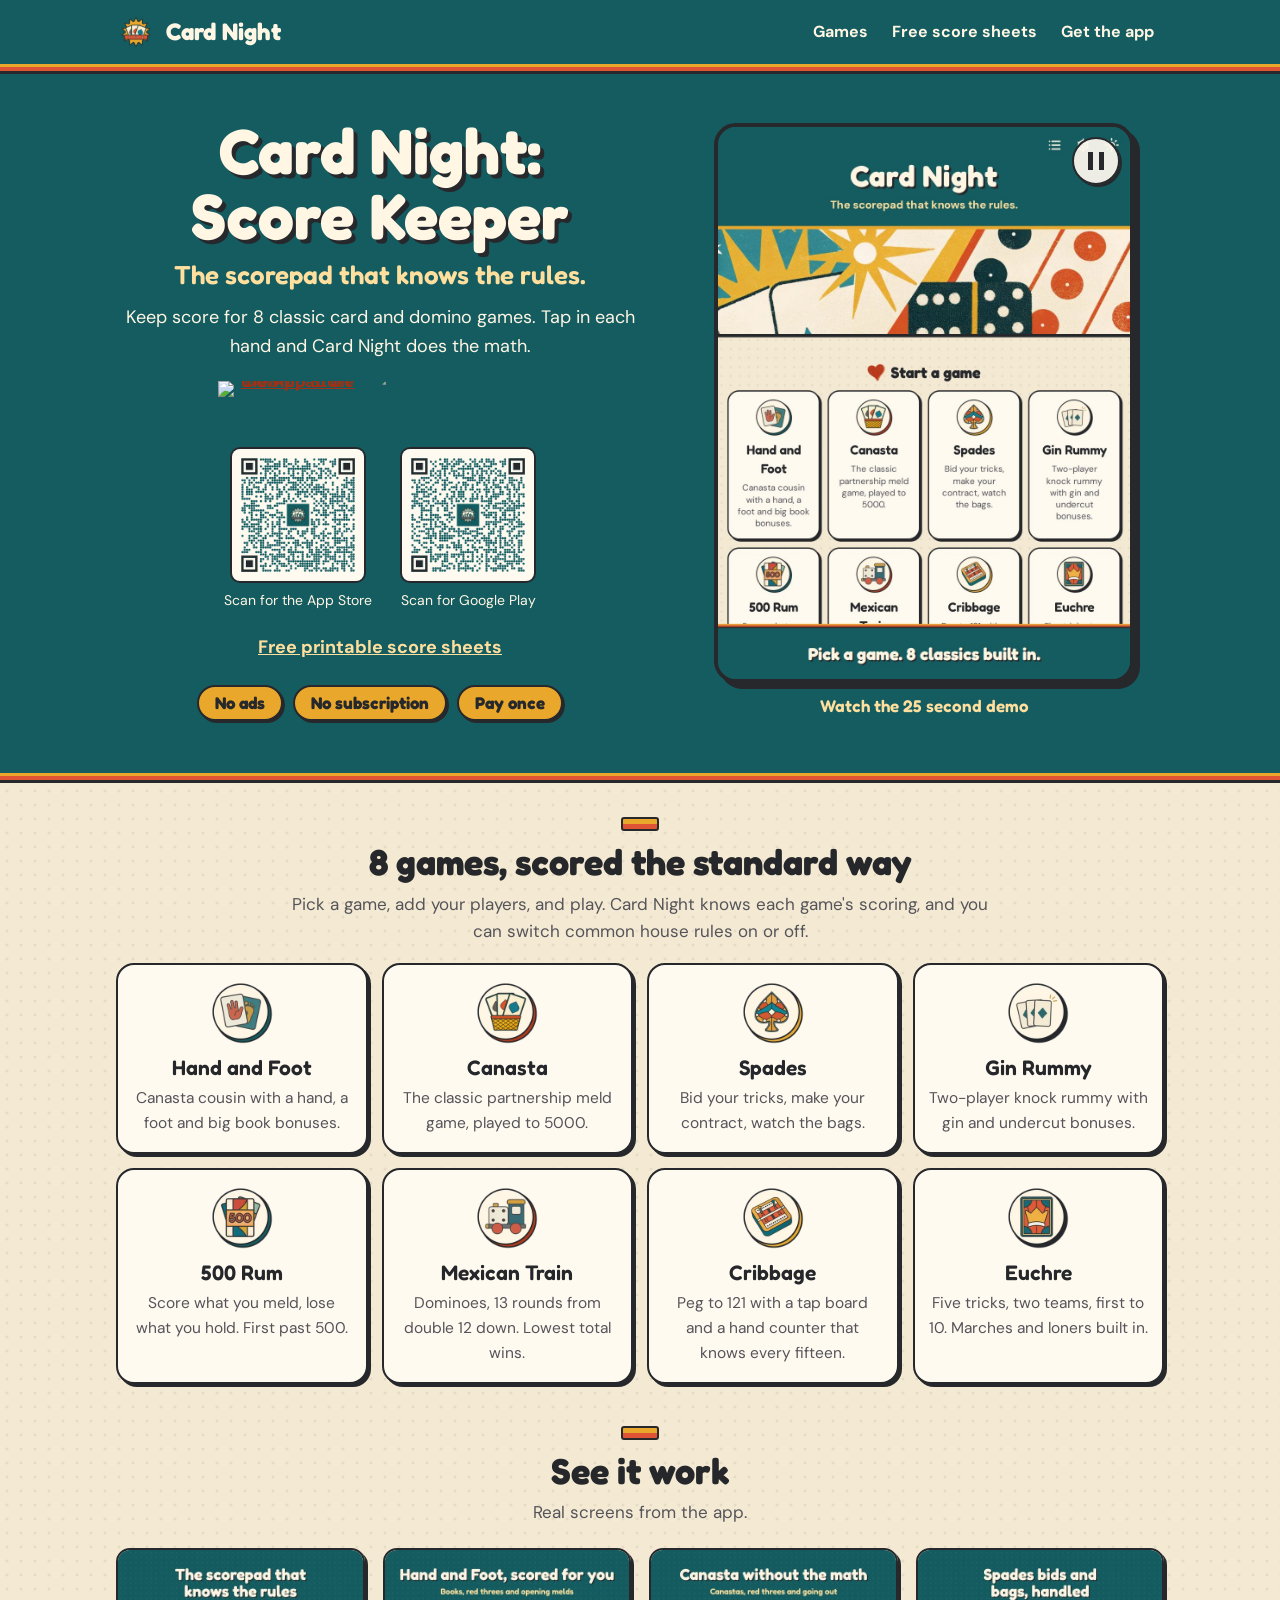
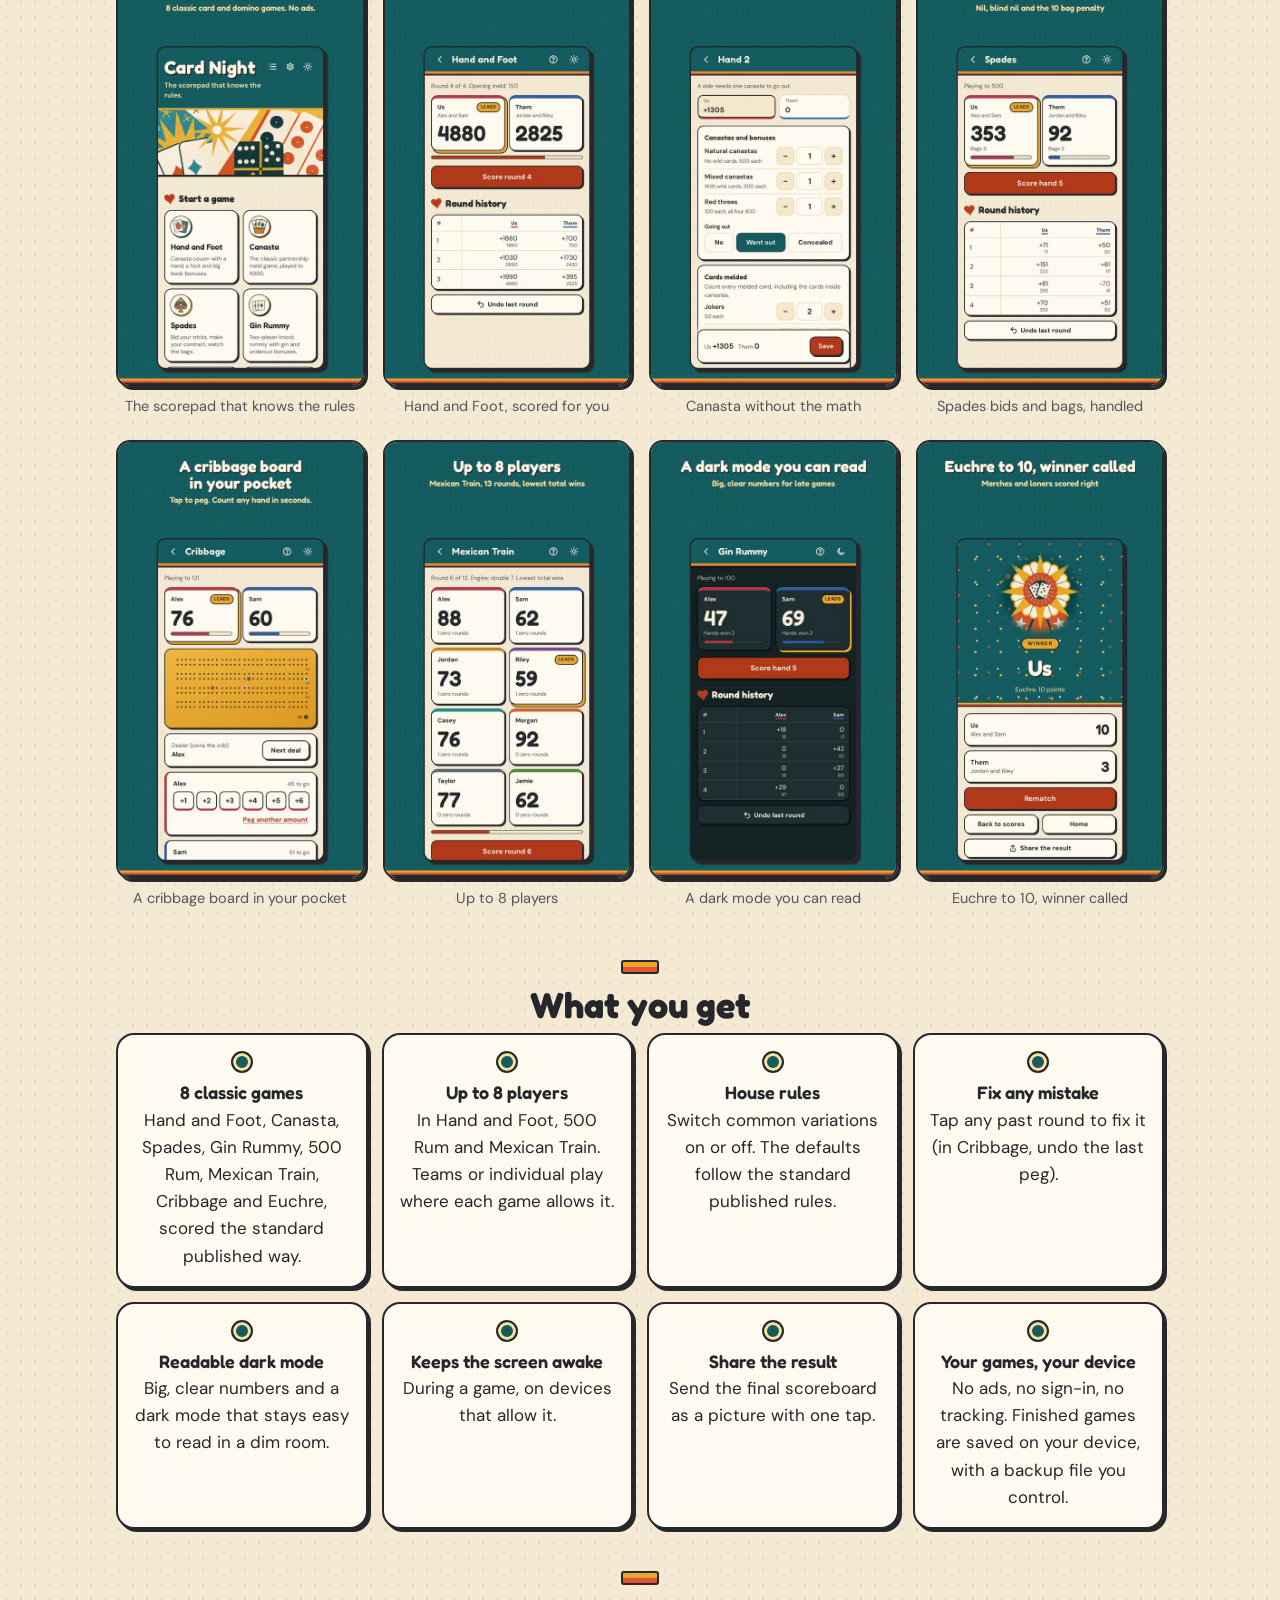
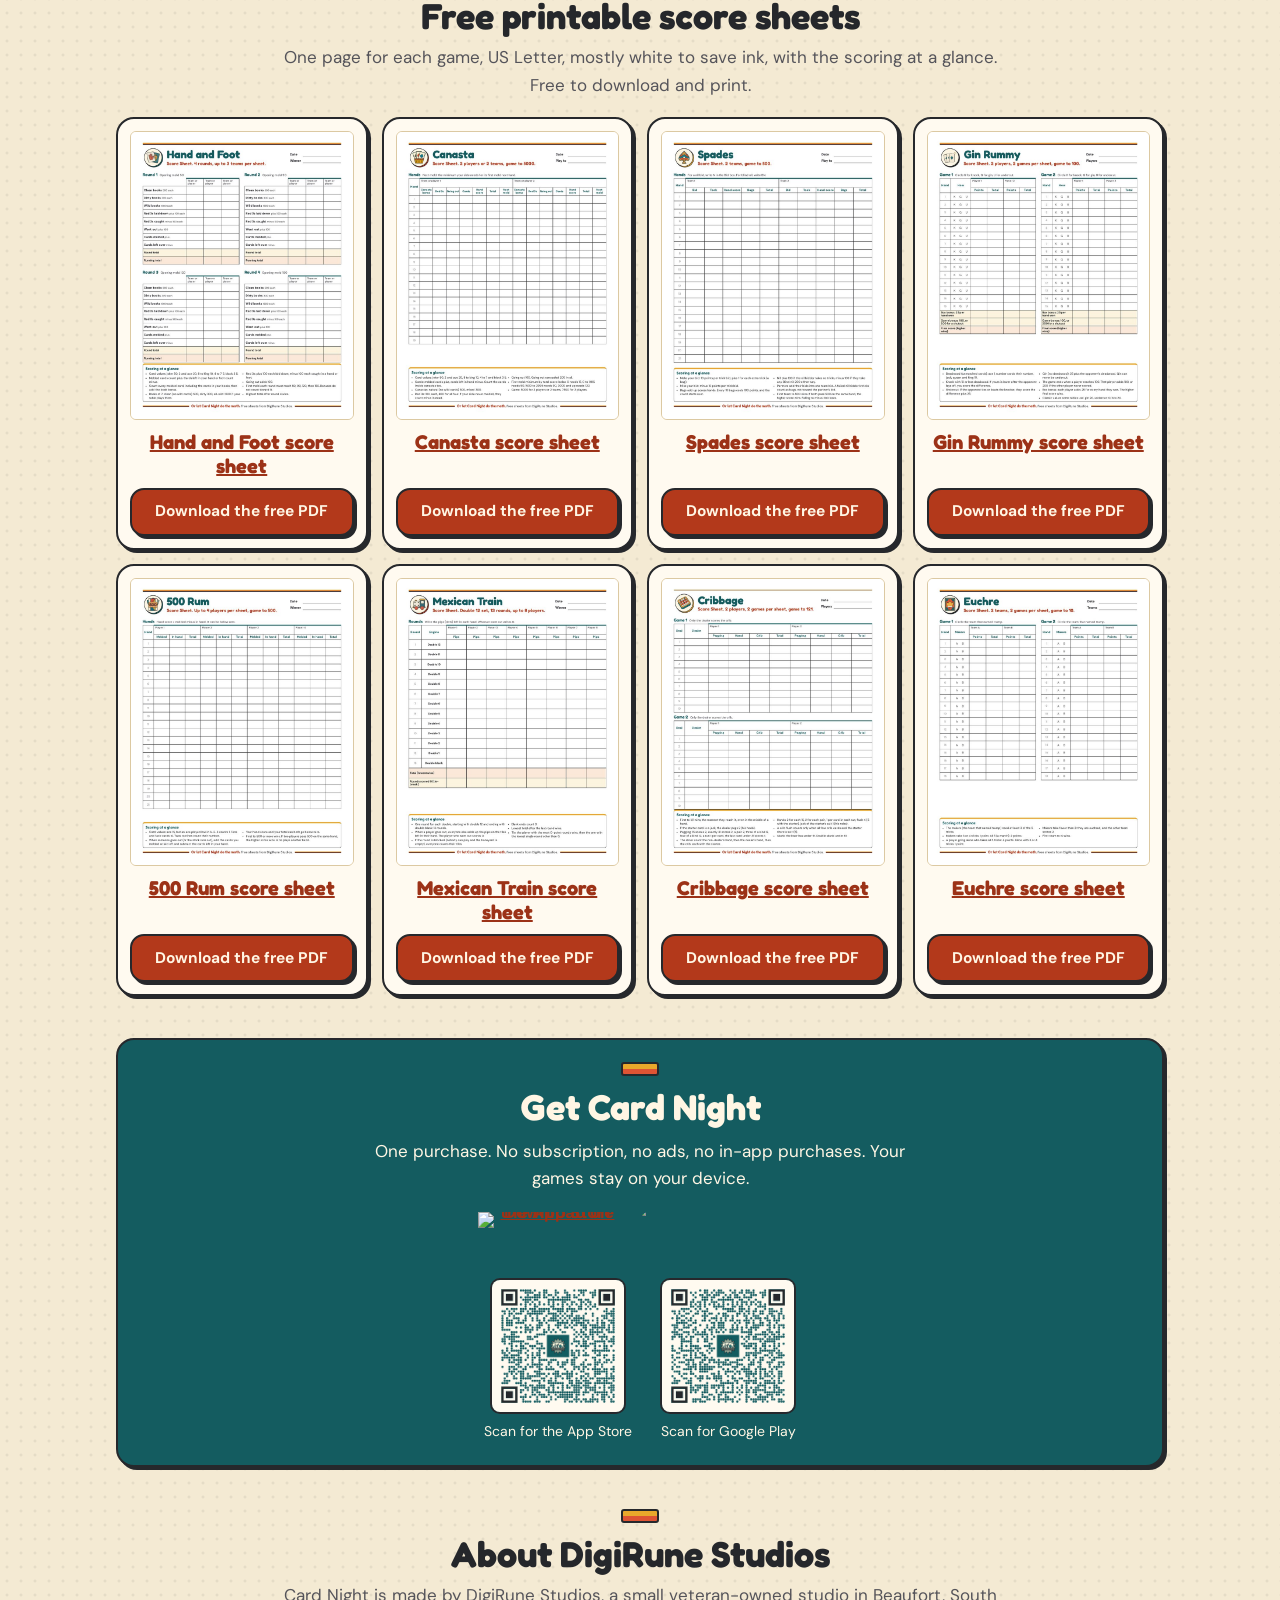
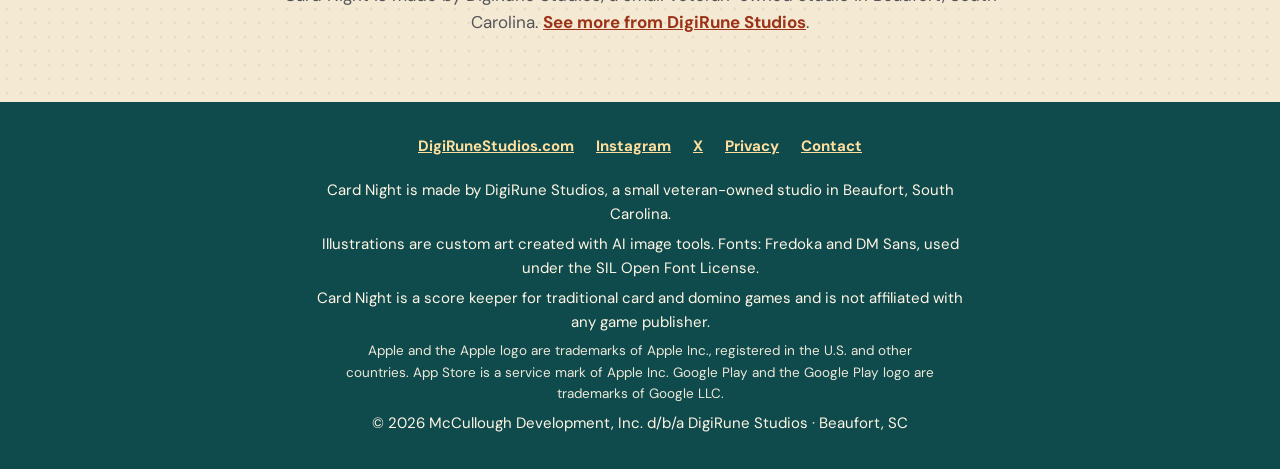
==== about.html @ 545227d2 "Card Night v1.0.4: marketing page, free printable sheets, real store links Adds about.html, 8 printa" ====
<!doctype html>
<html lang="en">
<head>
<meta charset="utf-8">
<meta name="viewport" content="width=device-width, initial-scale=1, viewport-fit=cover">
<title>Card Night: Score Keeper, the scorepad that knows the rules</title>
<meta name="description" content="Keep score for Hand and Foot, Canasta, Spades, Gin Rummy, 500 Rum, Mexican Train, Cribbage and Euchre. Card Night does the math. No ads, no subscription, pay once. Free printable score sheets too.">
<link rel="canonical" href="https://cardnight.digirunestudios.com/about.html">
<meta property="og:type" content="website">
<meta property="og:site_name" content="Card Night: Score Keeper">
<meta property="og:url" content="https://cardnight.digirunestudios.com/about.html">
<meta property="og:title" content="Card Night: Score Keeper, the scorepad that knows the rules">
<meta property="og:description" content="Keep score for Hand and Foot, Canasta, Spades, Gin Rummy, 500 Rum, Mexican Train, Cribbage and Euchre. Card Night does the math. No ads, no subscription, pay once. Free printable score sheets too.">
<meta property="og:image" content="https://cardnight.digirunestudios.com/site/img/og/card-night-1200x630.jpg">
<meta property="og:image:width" content="1200">
<meta property="og:image:height" content="630">
<meta property="og:image:alt" content="Card Night: The scorepad that knows the rules">
<meta name="twitter:card" content="summary_large_image">
<meta name="twitter:title" content="Card Night: Score Keeper, the scorepad that knows the rules">
<meta name="twitter:description" content="Keep score for Hand and Foot, Canasta, Spades, Gin Rummy, 500 Rum, Mexican Train, Cribbage and Euchre. Card Night does the math. No ads, no subscription, pay once. Free printable score sheets too.">
<meta name="twitter:image" content="https://cardnight.digirunestudios.com/site/img/og/card-night-1200x630.jpg">
<meta name="theme-color" content="#145c60">
<link rel="icon" type="image/png" sizes="192x192" href="icons/icon-192.png">
<link rel="apple-touch-icon" href="icons/apple-touch-icon-180.png">
<link rel="preload" href="site/fonts/fredoka.woff2" as="font" type="font/woff2" crossorigin>
<link rel="stylesheet" href="site/site.css">
</head>
<body>
<a class="skip" href="#main">Skip to the page content</a>
<header class="bar"><div class="wrap">
  <a class="brand" href="about.html"><img src="icons/icon-192.png" alt="" width="40" height="40">Card Night</a>
  <nav aria-label="Site"><a href="about.html#games">Games</a><a href="about.html#printables">Free score sheets</a><a href="about.html#get">Get the app</a></nav>
</div></header>
<div class="stripes"></div>
<main id="main">
<section class="hero" aria-labelledby="hero-title"><div class="wrap">
  <div class="herotext">
    <h1 id="hero-title">Card Night:<br>Score Keeper</h1>
    <p class="tag">The scorepad that knows the rules.</p>
    <p class="lead">Keep score for 8 classic card and domino games. Tap in each hand and Card Night does the math.</p>
    <div class="stores">
      <a class="badge apple" href="https://apps.apple.com/app/card-night-score-keeper/id6817872867"><img src="site/img/store/app-store-badge.svg" width="143.6" height="48" alt="Download on the App Store"></a>
      <a class="badge play" href="https://play.google.com/store/apps/details?id=com.digirunestudios.cardnight"><span class="gp"><img src="site/img/store/google-play-badge.png" width="184.57" height="71.43" alt="Get it on Google Play"></span></a>
    </div>
    <div class="qr-row">
      <figure><img src="site/img/qr/qr-app-store-320.png" width="136" height="136" alt="QR code that opens Card Night on the App Store"><figcaption>Scan for the App Store</figcaption></figure>
      <figure><img src="site/img/qr/qr-google-play-320.png" width="136" height="136" alt="QR code that opens Card Night on Google Play"><figcaption>Scan for Google Play</figcaption></figure>
    </div>
    <p class="sheetlink"><a href="#printables">Free printable score sheets</a></p>
    <ul class="pills" aria-label="Pricing"><li>No ads</li><li>No subscription</li><li>Pay once</li></ul>
  </div>
  <figure class="demo">
    <div class="demo-frame">
      <video id="demo" width="960" height="1280" poster="site/video/card-night-demo-poster.jpg" controls autoplay muted loop playsinline preload="metadata" aria-describedby="demo-steps">
        <source src="site/video/card-night-demo.mp4" type="video/mp4">
      </video>
      <button type="button" class="demo-toggle" aria-label="Pause the demo" hidden><span aria-hidden="true"></span></button>
    </div>
    <figcaption>Watch the 25 second demo</figcaption>
    <ol id="demo-steps" class="sr-only">
      <li>Pick a game. 8 classics built in.</li>
      <li>Add your players and teams.</li>
      <li>Tap in each hand. Card Night does the math.</li>
      <li>The board updates after every hand.</li>
      <li>Cribbage gets a real peg board.</li>
      <li>The winner is called for you.</li>
      <li>Print a free score sheet any time.</li>
      <li>Card Night: Score Keeper, on the App Store and Google Play.</li>
    </ol>
  </figure>
</div></section>
<div class="stripes"></div>

<section id="games" aria-labelledby="games-title"><div class="wrap">
  <h2 id="games-title">8 games, scored the standard way</h2>
  <p class="intro">Pick a game, add your players, and play. Card Night knows each game's scoring, and you can switch common house rules on or off.</p>
  <div class="games">
    <div class="card game"><img src="site/img/badges/hand-and-foot.webp" width="64" height="64" alt=""><h3>Hand and Foot</h3><p>Canasta cousin with a hand, a foot and big book bonuses.</p></div>
    <div class="card game"><img src="site/img/badges/canasta.webp" width="64" height="64" alt=""><h3>Canasta</h3><p>The classic partnership meld game, played to 5000.</p></div>
    <div class="card game"><img src="site/img/badges/spades.webp" width="64" height="64" alt=""><h3>Spades</h3><p>Bid your tricks, make your contract, watch the bags.</p></div>
    <div class="card game"><img src="site/img/badges/gin-rummy.webp" width="64" height="64" alt=""><h3>Gin Rummy</h3><p>Two-player knock rummy with gin and undercut bonuses.</p></div>
    <div class="card game"><img src="site/img/badges/500-rum.webp" width="64" height="64" alt=""><h3>500 Rum</h3><p>Score what you meld, lose what you hold. First past 500.</p></div>
    <div class="card game"><img src="site/img/badges/mexican-train.webp" width="64" height="64" alt=""><h3>Mexican Train</h3><p>Dominoes, 13 rounds from double 12 down. Lowest total wins.</p></div>
    <div class="card game"><img src="site/img/badges/cribbage.webp" width="64" height="64" alt=""><h3>Cribbage</h3><p>Peg to 121 with a tap board and a hand counter that knows every fifteen.</p></div>
    <div class="card game"><img src="site/img/badges/euchre.webp" width="64" height="64" alt=""><h3>Euchre</h3><p>Five tricks, two teams, first to 10. Marches and loners built in.</p></div>
  </div>
</div></section>

<section id="see" aria-labelledby="see-title"><div class="wrap">
  <h2 id="see-title">See it work</h2>
  <p class="intro">Real screens from the app.<span class="swipehint"> Swipe sideways to see them all.</span></p>
  <div class="gallery" tabindex="0" aria-label="App screens, scroll sideways">
    <figure><img src="site/img/gallery/01-home.jpg" width="540" height="960" loading="lazy" alt="The Card Night home screen with all 8 games: Hand and Foot, Canasta, Spades, Gin Rummy, 500 Rum, Mexican Train, Cribbage and Euchre."><figcaption>The scorepad that knows the rules</figcaption></figure>
    <figure><img src="site/img/gallery/02-handfoot.jpg" width="540" height="960" loading="lazy" alt="A Hand and Foot game after three rounds, with each round and the running totals."><figcaption>Hand and Foot, scored for you</figcaption></figure>
    <figure><img src="site/img/gallery/03-canasta.jpg" width="540" height="960" loading="lazy" alt="Entering a Canasta hand: canastas, red threes, going out and the cards melded."><figcaption>Canasta without the math</figcaption></figure>
    <figure><img src="site/img/gallery/04-spades.jpg" width="540" height="960" loading="lazy" alt="A Spades game with team totals, bags and the hand by hand history."><figcaption>Spades bids and bags, handled</figcaption></figure>
    <figure><img src="site/img/gallery/05-cribbage.jpg" width="540" height="960" loading="lazy" alt="The Cribbage peg board with tap to peg buttons for each player."><figcaption>A cribbage board in your pocket</figcaption></figure>
    <figure><img src="site/img/gallery/06-mextrain.jpg" width="540" height="960" loading="lazy" alt="Mexican Train with 8 players after five rounds, lowest total wins."><figcaption>Up to 8 players</figcaption></figure>
    <figure><img src="site/img/gallery/07-gin-dark.jpg" width="540" height="960" loading="lazy" alt="Gin Rummy in dark mode with large, clear scores."><figcaption>A dark mode you can read</figcaption></figure>
    <figure><img src="site/img/gallery/08-euchre-winner.jpg" width="540" height="960" loading="lazy" alt="The winner screen after a game of Euchre to 10."><figcaption>Euchre to 10, winner called</figcaption></figure>
  </div>
</div></section>

<section id="features" aria-labelledby="features-title"><div class="wrap">
  <h2 id="features-title">What you get</h2>
  <ul class="feats">
    <li class="card"><b>8 classic games</b>Hand and Foot, Canasta, Spades, Gin Rummy, 500 Rum, Mexican Train, Cribbage and Euchre, scored the standard published way.</li>
    <li class="card"><b>Up to 8 players</b>In Hand and Foot, 500 Rum and Mexican Train. Teams or individual play where each game allows it.</li>
    <li class="card"><b>House rules</b>Switch common variations on or off. The defaults follow the standard published rules.</li>
    <li class="card"><b>Fix any mistake</b>Tap any past round to fix it (in Cribbage, undo the last peg).</li>
    <li class="card"><b>Readable dark mode</b>Big, clear numbers and a dark mode that stays easy to read in a dim room.</li>
    <li class="card"><b>Keeps the screen awake</b>During a game, on devices that allow it.</li>
    <li class="card"><b>Share the result</b>Send the final scoreboard as a picture with one tap.</li>
    <li class="card"><b>Your games, your device</b>No ads, no sign-in, no tracking. Finished games are saved on your device, with a backup file you control.</li>
  </ul>
</div></section>

<section id="printables" aria-labelledby="printables-title"><div class="wrap">
  <h2 id="printables-title">Free printable score sheets</h2>
  <p class="intro">One page for each game, US Letter, mostly white to save ink, with the scoring at a glance. Free to download and print.</p>
  <div class="sheets">
    <div class="card sheet">
      <a href="printables/hand-and-foot.html"><img class="pv" src="site/img/sheets/hand-and-foot.jpg" width="760" height="983" loading="lazy" alt="Preview of the free Hand and Foot score sheet"></a>
      <h3><a href="printables/hand-and-foot.html">Hand and Foot score sheet</a></h3>
      <a class="btn primary block" href="printables/pdf/hand-and-foot.pdf" download="Hand-and-Foot-Score-Sheet.pdf" type="application/pdf" aria-label="Download the free PDF: Hand and Foot score sheet">Download the free PDF</a>
    </div>
    <div class="card sheet">
      <a href="printables/canasta.html"><img class="pv" src="site/img/sheets/canasta.jpg" width="760" height="983" loading="lazy" alt="Preview of the free Canasta score sheet"></a>
      <h3><a href="printables/canasta.html">Canasta score sheet</a></h3>
      <a class="btn primary block" href="printables/pdf/canasta.pdf" download="Canasta-Score-Sheet.pdf" type="application/pdf" aria-label="Download the free PDF: Canasta score sheet">Download the free PDF</a>
    </div>
    <div class="card sheet">
      <a href="printables/spades.html"><img class="pv" src="site/img/sheets/spades.jpg" width="760" height="983" loading="lazy" alt="Preview of the free Spades score sheet"></a>
      <h3><a href="printables/spades.html">Spades score sheet</a></h3>
      <a class="btn primary block" href="printables/pdf/spades.pdf" download="Spades-Score-Sheet.pdf" type="application/pdf" aria-label="Download the free PDF: Spades score sheet">Download the free PDF</a>
    </div>
    <div class="card sheet">
      <a href="printables/gin-rummy.html"><img class="pv" src="site/img/sheets/gin-rummy.jpg" width="760" height="983" loading="lazy" alt="Preview of the free Gin Rummy score sheet"></a>
      <h3><a href="printables/gin-rummy.html">Gin Rummy score sheet</a></h3>
      <a class="btn primary block" href="printables/pdf/gin-rummy.pdf" download="Gin-Rummy-Score-Sheet.pdf" type="application/pdf" aria-label="Download the free PDF: Gin Rummy score sheet">Download the free PDF</a>
    </div>
    <div class="card sheet">
      <a href="printables/500-rum.html"><img class="pv" src="site/img/sheets/500-rum.jpg" width="760" height="983" loading="lazy" alt="Preview of the free 500 Rum score sheet"></a>
      <h3><a href="printables/500-rum.html">500 Rum score sheet</a></h3>
      <a class="btn primary block" href="printables/pdf/500-rum.pdf" download="500-Rum-Score-Sheet.pdf" type="application/pdf" aria-label="Download the free PDF: 500 Rum score sheet">Download the free PDF</a>
    </div>
    <div class="card sheet">
      <a href="printables/mexican-train.html"><img class="pv" src="site/img/sheets/mexican-train.jpg" width="760" height="983" loading="lazy" alt="Preview of the free Mexican Train score sheet"></a>
      <h3><a href="printables/mexican-train.html">Mexican Train score sheet</a></h3>
      <a class="btn primary block" href="printables/pdf/mexican-train.pdf" download="Mexican-Train-Score-Sheet.pdf" type="application/pdf" aria-label="Download the free PDF: Mexican Train score sheet">Download the free PDF</a>
    </div>
    <div class="card sheet">
      <a href="printables/cribbage.html"><img class="pv" src="site/img/sheets/cribbage.jpg" width="760" height="983" loading="lazy" alt="Preview of the free Cribbage score sheet"></a>
      <h3><a href="printables/cribbage.html">Cribbage score sheet</a></h3>
      <a class="btn primary block" href="printables/pdf/cribbage.pdf" download="Cribbage-Score-Sheet.pdf" type="application/pdf" aria-label="Download the free PDF: Cribbage score sheet">Download the free PDF</a>
    </div>
    <div class="card sheet">
      <a href="printables/euchre.html"><img class="pv" src="site/img/sheets/euchre.jpg" width="760" height="983" loading="lazy" alt="Preview of the free Euchre score sheet"></a>
      <h3><a href="printables/euchre.html">Euchre score sheet</a></h3>
      <a class="btn primary block" href="printables/pdf/euchre.pdf" download="Euchre-Score-Sheet.pdf" type="application/pdf" aria-label="Download the free PDF: Euchre score sheet">Download the free PDF</a>
    </div>
  </div>
</div></section>

<section id="get" aria-labelledby="get-title"><div class="wrap">
  <div class="card panel cta">
    <h2 id="get-title">Get Card Night</h2>
    <p>One purchase. No subscription, no ads, no in-app purchases. Your games stay on your device.</p>
    <div class="stores">
      <a class="badge apple" href="https://apps.apple.com/app/card-night-score-keeper/id6817872867"><img src="site/img/store/app-store-badge.svg" width="143.6" height="48" alt="Download on the App Store"></a>
      <a class="badge play" href="https://play.google.com/store/apps/details?id=com.digirunestudios.cardnight"><span class="gp"><img src="site/img/store/google-play-badge.png" width="184.57" height="71.43" alt="Get it on Google Play"></span></a>
    </div>
    <div class="qr-row">
      <figure><img src="site/img/qr/qr-app-store-320.png" width="136" height="136" alt="QR code that opens Card Night on the App Store"><figcaption>Scan for the App Store</figcaption></figure>
      <figure><img src="site/img/qr/qr-google-play-320.png" width="136" height="136" alt="QR code that opens Card Night on Google Play"><figcaption>Scan for Google Play</figcaption></figure>
    </div>
  </div>
</div></section>

<section id="studio" aria-labelledby="studio-title"><div class="wrap">
  <h2 id="studio-title">About DigiRune Studios</h2>
  <p class="intro">Card Night is made by DigiRune Studios, a small veteran-owned studio in Beaufort, South Carolina. <a href="https://digirunestudios.com/">See more from DigiRune Studios</a>.</p>
</div></section>
</main>
<footer><div class="wrap">
  <ul class="links">
    <li><a href="https://digirunestudios.com/">DigiRuneStudios.com</a></li>
    <li><a href="https://www.instagram.com/digirune/">Instagram</a></li>
    <li><a href="https://x.com/DigiRuneStudios">X</a></li>
    <li><a href="privacy.html">Privacy</a></li>
    <li><a href="mailto:will@digirunestudios.com">Contact</a></li>
  </ul>
  <p>Card Night is made by DigiRune Studios, a small veteran-owned studio in Beaufort, South Carolina.</p>
  <p>Illustrations are custom art created with AI image tools. Fonts: Fredoka and DM Sans, used under the SIL Open Font License.</p>
  <p>Card Night is a score keeper for traditional card and domino games and is not affiliated with any game publisher.</p>
  <p class="tm">Apple and the Apple logo are trademarks of Apple Inc., registered in the U.S. and other countries. App Store is a service mark of Apple Inc. Google Play and the Google Play logo are trademarks of Google LLC.</p>
  <p>&copy; 2026 McCullough Development, Inc. d/b/a DigiRune Studios &middot; Beaufort, SC</p>
</div></footer>
<script src="site/site.js" defer></script>
</body>
</html>
---- site/site.css ----
/* Card Night site, Look C "Retro Rec Room". DigiRune Studios. */
:root {
  --bg: #f4ead3; --surface: #fffaf0; --surface-2: #f5e8cb; --ink: #25272b; --ink-2: #55545a; --line: #dcc9a2;
  --felt: #145c60; --felt-2: #0f4a4d; --on-felt: #fff6e4; --on-felt-2: #ffdf9e; --outline: #26282c;
  --mustard: #e9a82b; --tomato: #de5434; --brick: #b3391b; --link: #9c3217; --shadow: 3px 3px 0 var(--outline);
  --serif: "Fredoka", "Trebuchet MS", system-ui, sans-serif; --sans: "DM Sans", system-ui, -apple-system, "Segoe UI", Roboto, sans-serif;
  color-scheme: light dark;
}
@media (prefers-color-scheme: dark) {
  :root:not([data-theme="light"]) { --bg: #162325; --surface: #1f2f31; --surface-2: #29393b; --ink: #f7eedb; --ink-2: #c6c0b2; --line: #3a4d4f; --outline: #081314; --link: #ffae80; }
}
:root[data-theme="dark"] { --bg: #162325; --surface: #1f2f31; --surface-2: #29393b; --ink: #f7eedb; --ink-2: #c6c0b2; --line: #3a4d4f; --outline: #081314; --link: #ffae80; }
* { box-sizing: border-box; }
html { -webkit-text-size-adjust: 100%; scroll-behavior: smooth; }
@media (prefers-reduced-motion: reduce) { html { scroll-behavior: auto; } }
body { margin: 0; background: radial-gradient(rgba(38, 40, 44, .075) 1.3px, transparent 1.7px) 0 0 / 14px 14px, var(--bg); color: var(--ink); font: 17px/1.6 var(--sans); }
img { max-width: 100%; height: auto; display: block; }
a { color: var(--link); font-weight: 700; }
a:focus-visible, button:focus-visible { outline: 3px solid var(--mustard); outline-offset: 3px; border-radius: 6px; }
.skip { position: absolute; left: -999px; top: 8px; background: var(--surface); color: var(--ink); padding: 10px 14px; border: 2px solid var(--outline); border-radius: 10px; z-index: 10; }
.skip:focus { left: 12px; }
.wrap { max-width: 1080px; margin: 0 auto; padding-left: max(16px, env(safe-area-inset-left)); padding-right: max(16px, env(safe-area-inset-right)); }
.stripes { height: 10px; background: linear-gradient(var(--mustard) 0 33%, var(--tomato) 33% 66%, var(--outline) 66%); }
/* top bar */
.bar { background: var(--felt); color: var(--on-felt); padding-top: env(safe-area-inset-top); }
.bar .wrap { display: flex; align-items: center; gap: 10px; min-height: 64px; flex-wrap: wrap; }
.brand { display: flex; align-items: center; gap: 10px; color: var(--on-felt); text-decoration: none; font: 700 24px/1 var(--serif); min-height: 44px; }
.brand img { width: 40px; height: 40px; }
.bar nav { margin-left: auto; display: flex; gap: 4px; flex-wrap: wrap; }
.bar nav a { color: var(--on-felt); text-decoration: none; font-weight: 700; font-size: 16px; padding: 10px 10px; min-height: 44px; display: inline-flex; align-items: center; border-radius: 10px; }
.bar nav a:hover { background: rgba(255, 246, 228, .12); }
/* hero: centered text beside the demo video; one column on phones */
.hero { background: var(--felt); color: var(--on-felt); padding: 0; }
.hero .wrap { display: grid; gap: 28px; padding-top: 28px; padding-bottom: 36px; align-items: center; justify-items: center; }
@media (min-width: 900px) { .hero .wrap { grid-template-columns: 1.1fr 1fr; padding-top: 44px; padding-bottom: 52px; gap: 40px; } }
.herotext { text-align: center; max-width: 36em; }
.hero h1 { font: 700 clamp(38px, 9vw, 64px)/1.02 var(--serif); margin: 0; text-shadow: 4px 4px 0 var(--outline); }
.hero .tag { font: 600 clamp(20px, 4.6vw, 26px)/1.25 var(--serif); color: var(--on-felt-2); margin: 10px 0 0; }
.hero p.lead { font-size: 18px; margin: 12px auto 0; max-width: 30em; }
.pills { display: flex; flex-wrap: wrap; justify-content: center; gap: 10px; margin: 16px 0 0; padding: 0; list-style: none; }
.pills li { background: var(--mustard); color: #26282c; border: 2px solid var(--outline); border-radius: 999px; padding: 6px 16px; font: 700 17px/1.2 var(--serif); box-shadow: 2px 2px 0 var(--outline); }
.sheetlink { margin: 14px 0 0; font-size: 18px; }
.hero .sheetlink a, .cta .sheetlink a { color: var(--on-felt-2); display: inline-flex; min-height: 44px; align-items: center; }
/* official store badges: equal 48px artwork height, clear space of at least a quarter of the height (12px) all round */
.stores { display: flex; flex-wrap: wrap; justify-content: center; align-items: center; gap: 16px 20px; margin: 20px 0 0; padding: 0; }
.badge { display: inline-block; line-height: 0; padding: 0; border-radius: 10px; }
.badge:focus-visible { outline-offset: 4px; }
.badge.apple img { height: 48px; width: auto; }
.badge .gp { display: block; position: relative; overflow: hidden; width: 161.14px; height: 48px; border-radius: 8px; }
.badge .gp img { position: absolute; left: -11.71px; top: -11.71px; width: 184.57px; height: 71.43px; max-width: none; }
/* QR codes only where a phone is not the device in hand: wide screens with a mouse (same rule as DigiRuneStudios.com) */
.qr-row { display: none; }
@media (min-width: 1100px) and (hover: hover) {
  .qr-row { display: flex; justify-content: center; gap: 28px; margin: 18px 0 0; }
  .qr-row figure { margin: 0; text-align: center; }
  .qr-row img { width: 136px; height: 136px; border-radius: 10px; border: 2px solid var(--outline); margin: 0 auto; }
  .qr-row figcaption { font-size: 14px; margin-top: 6px; color: inherit; }
}
/* demo video */
.demo { margin: 0; width: min(100%, 420px); text-align: center; }
.demo-frame { position: relative; border: 4px solid var(--outline); border-radius: 22px; box-shadow: 6px 6px 0 var(--outline); overflow: hidden; background: #145c60; aspect-ratio: 3 / 4; }
.demo video { display: block; width: 100%; height: 100%; object-fit: cover; cursor: pointer; }
.demo figcaption { font: 600 17px/1.3 var(--serif); margin-top: 12px; color: var(--on-felt-2); }
.demo-toggle { position: absolute; right: 10px; top: 10px; width: 48px; height: 48px; border-radius: 50%; border: 2px solid var(--outline); background: rgba(255, 250, 240, .92); box-shadow: 2px 2px 0 var(--outline); cursor: pointer; display: grid; place-items: center; padding: 0; }
.demo-toggle span { width: 16px; height: 18px; border-left: 5px solid #26282c; border-right: 5px solid #26282c; }
.demo-toggle.big { right: calc(50% - 44px); top: calc(50% - 44px); width: 88px; height: 88px; background: var(--mustard); border-width: 3px; box-shadow: 4px 4px 0 var(--outline); }
.demo-toggle.big span { width: 0; height: 0; border-top: 18px solid transparent; border-bottom: 18px solid transparent; border-left: 30px solid #26282c; border-right: 0; margin-left: 8px; }
.demo-toggle:focus-visible { outline: 3px solid var(--mustard); outline-offset: 3px; }
.sr-only { position: absolute; width: 1px; height: 1px; padding: 0; margin: -1px; overflow: hidden; clip: rect(0 0 0 0); white-space: nowrap; border: 0; }
/* sections: headings, intros and cards centered */
section { padding: 34px 0 8px; }
h2 { font: 700 clamp(28px, 6vw, 36px)/1.15 var(--serif); margin: 0 0 8px; text-align: center; text-wrap: balance; }
h2::before { content: ""; display: block; margin: 0 auto 10px; width: 34px; height: 10px; border-radius: 3px; background: linear-gradient(var(--mustard) 0 50%, var(--tomato) 50%); border: 2px solid var(--outline); }
h2.h3 { font: 600 24px/1.2 var(--serif); margin: 24px 0 8px; }
h2.h3::before { display: none; }
.intro { color: var(--ink-2); margin: 0 auto 18px; max-width: 42em; text-align: center; text-wrap: pretty; }
.card { background: var(--surface); border: 2px solid var(--outline); border-radius: 18px; box-shadow: var(--shadow); }
/* 8 games, 8 features, 8 sheets: 1, 2 or 4 columns so every row is full */
.games, .feats, .sheets { display: grid; grid-template-columns: 1fr; gap: 14px; list-style: none; padding: 0; margin: 0; }
@media (min-width: 520px) { .games, .feats, .sheets { grid-template-columns: repeat(2, 1fr); } }
@media (min-width: 960px) { .games, .feats, .sheets { grid-template-columns: repeat(4, 1fr); } }
.game { display: flex; flex-direction: column; align-items: center; text-align: center; gap: 6px; padding: 16px 14px; }
.game img { width: 64px; height: 64px; }
.game h3 { margin: 4px 0 0; font: 600 21px/1.2 var(--serif); }
.game p { margin: 0; font-size: 15.5px; color: var(--ink-2); }
.gallery { display: flex; gap: 14px; overflow-x: auto; padding: 4px 4px 16px; scroll-snap-type: x mandatory; -webkit-overflow-scrolling: touch; }
.gallery figure { margin: 0; flex: 0 0 auto; width: min(62vw, 230px); scroll-snap-align: center; }
.gallery img { border: 2px solid var(--outline); border-radius: 14px; box-shadow: var(--shadow); }
.gallery figcaption { font-size: 14.5px; color: var(--ink-2); margin-top: 8px; text-align: center; }
@media (min-width: 960px) {
  .gallery { display: grid; grid-template-columns: repeat(4, 1fr); overflow: visible; padding: 4px 0 8px; gap: 22px 18px; }
  .gallery figure { width: auto; }
  .swipehint { display: none; }
}
.feats li { padding: 16px 14px; text-align: center; }
.feats li::before { content: ""; display: block; margin: 0 auto 8px; width: 18px; height: 18px; border-radius: 50%; background: var(--felt); border: 2px solid var(--outline); box-shadow: inset 0 0 0 3px var(--on-felt-2); }
.feats b { display: block; font: 600 18px/1.3 var(--serif); margin-bottom: 2px; }
.sheet { padding: 12px; display: flex; flex-direction: column; gap: 10px; text-align: center; }
.sheet .pv { border: 1px solid var(--line); border-radius: 6px; background: #fff; }
.sheet h3 { margin: 0; font: 600 20px/1.2 var(--serif); }
.sheet .btn { margin-top: auto; }
.btn { display: inline-flex; align-items: center; justify-content: center; gap: 8px; min-height: 48px; padding: 10px 18px; border-radius: 14px; border: 2px solid var(--outline); background: var(--surface); color: var(--ink); font: 700 17px/1.2 var(--sans); text-decoration: none; box-shadow: var(--shadow); text-align: center; }
.btn.primary { background: var(--brick); color: #fff6e4; }
.btn.block { width: 100%; }
.btn:active { transform: translate(2px, 2px); box-shadow: 1px 1px 0 var(--outline); }
.row { display: flex; gap: 10px; flex-wrap: wrap; justify-content: center; }
.panel { padding: 22px 20px; text-align: center; }
.panel p { margin: 0 auto; max-width: 34em; }
.cta { background: var(--felt); color: var(--on-felt); border-color: var(--outline); }
.cta h2, .cta h3 { color: var(--on-felt); }
.cta a:not(.btn):not(.badge) { color: var(--on-felt-2); }
#get .cta h2 { margin-bottom: 10px; }
footer { margin-top: 40px; background: var(--felt-2); color: var(--on-felt); padding: 22px 0 calc(28px + env(safe-area-inset-bottom)); font-size: 15px; text-align: center; }
footer a { color: var(--on-felt-2); }
footer .links { display: flex; flex-wrap: wrap; justify-content: center; gap: 4px 6px; margin: 0 0 10px; padding: 0; list-style: none; }
footer .links a { display: inline-flex; min-height: 44px; align-items: center; padding: 0 8px; }
footer p { margin: 6px auto; max-width: 44em; }
footer .tm { font-size: 13.5px; opacity: .92; }
/* printable pages */
.crumbs { font-size: 15px; margin: 18px 0 0; text-align: center; }
.crumbs a { display: inline-flex; min-height: 44px; align-items: center; }
.phead { padding-top: 8px; text-align: center; }
.split { display: grid; gap: 24px; justify-items: center; }
@media (min-width: 860px) { .split { grid-template-columns: 1fr 1fr; align-items: start; } }
.split > div { min-width: 0; width: 100%; max-width: 520px; text-align: center; }
.keylist { margin: 0 auto; padding-left: 20px; max-width: 30em; text-align: left; }
.keylist li { margin: 6px 0; }
.note { margin-top: 12px; }
.pv-big { border: 2px solid var(--outline); border-radius: 8px; box-shadow: var(--shadow); background: #fff; margin: 0 auto; }
.pin { max-width: min(320px, 100%); border-radius: 10px; border: 2px solid var(--outline); margin: 0 auto; }
.pageh1 { font: 700 clamp(30px, 7vw, 44px)/1.12 var(--serif); margin: 0 0 6px; text-align: center; }
.morelinks { list-style: none; padding: 0; margin: 0; display: flex; flex-wrap: wrap; justify-content: center; gap: 10px; }
.appcta .stores { margin-top: 16px; }
/* top bar on small screens */
@media (max-width: 599px) {
  .bar .wrap { gap: 0 10px; justify-content: center; }
  .bar nav { margin-left: 0; width: 100%; justify-content: center; flex-wrap: nowrap; gap: 0; }
  .bar nav a { padding: 8px 10px; font-size: 15.5px; white-space: nowrap; }
}
@media (max-width: 359px) {
  .bar nav a { padding: 8px 6px; font-size: 14px; }
}
.row .btn { max-width: 100%; }
.sheet .btn { font-size: 15.5px; padding: 10px 8px; }
@font-face {
  font-family: 'Fredoka';
  font-style: normal;
  font-weight: 400 700;
  font-stretch: 100%;
  font-display: swap;
  src: url('fonts/fredoka.woff2') format('woff2');
  unicode-range: U+0000-00FF, U+0131, U+0152-0153, U+02BB-02BC, U+02C6, U+02DA, U+02DC, U+0304, U+0308, U+0329, U+2000-206F, U+20AC, U+2122, U+2191, U+2193, U+2212, U+2215, U+FEFF, U+FFFD;
}
@font-face {
  font-family: 'DM Sans';
  font-style: normal;
  font-weight: 400 700;
  font-display: swap;
  src: url('fonts/dm-sans.woff2') format('woff2');
  unicode-range: U+0000-00FF, U+0131, U+0152-0153, U+02BB-02BC, U+02C6, U+02DA, U+02DC, U+0304, U+0308, U+0329, U+2000-206F, U+20AC, U+2122, U+2191, U+2193, U+2212, U+2215, U+FEFF, U+FFFD;
}
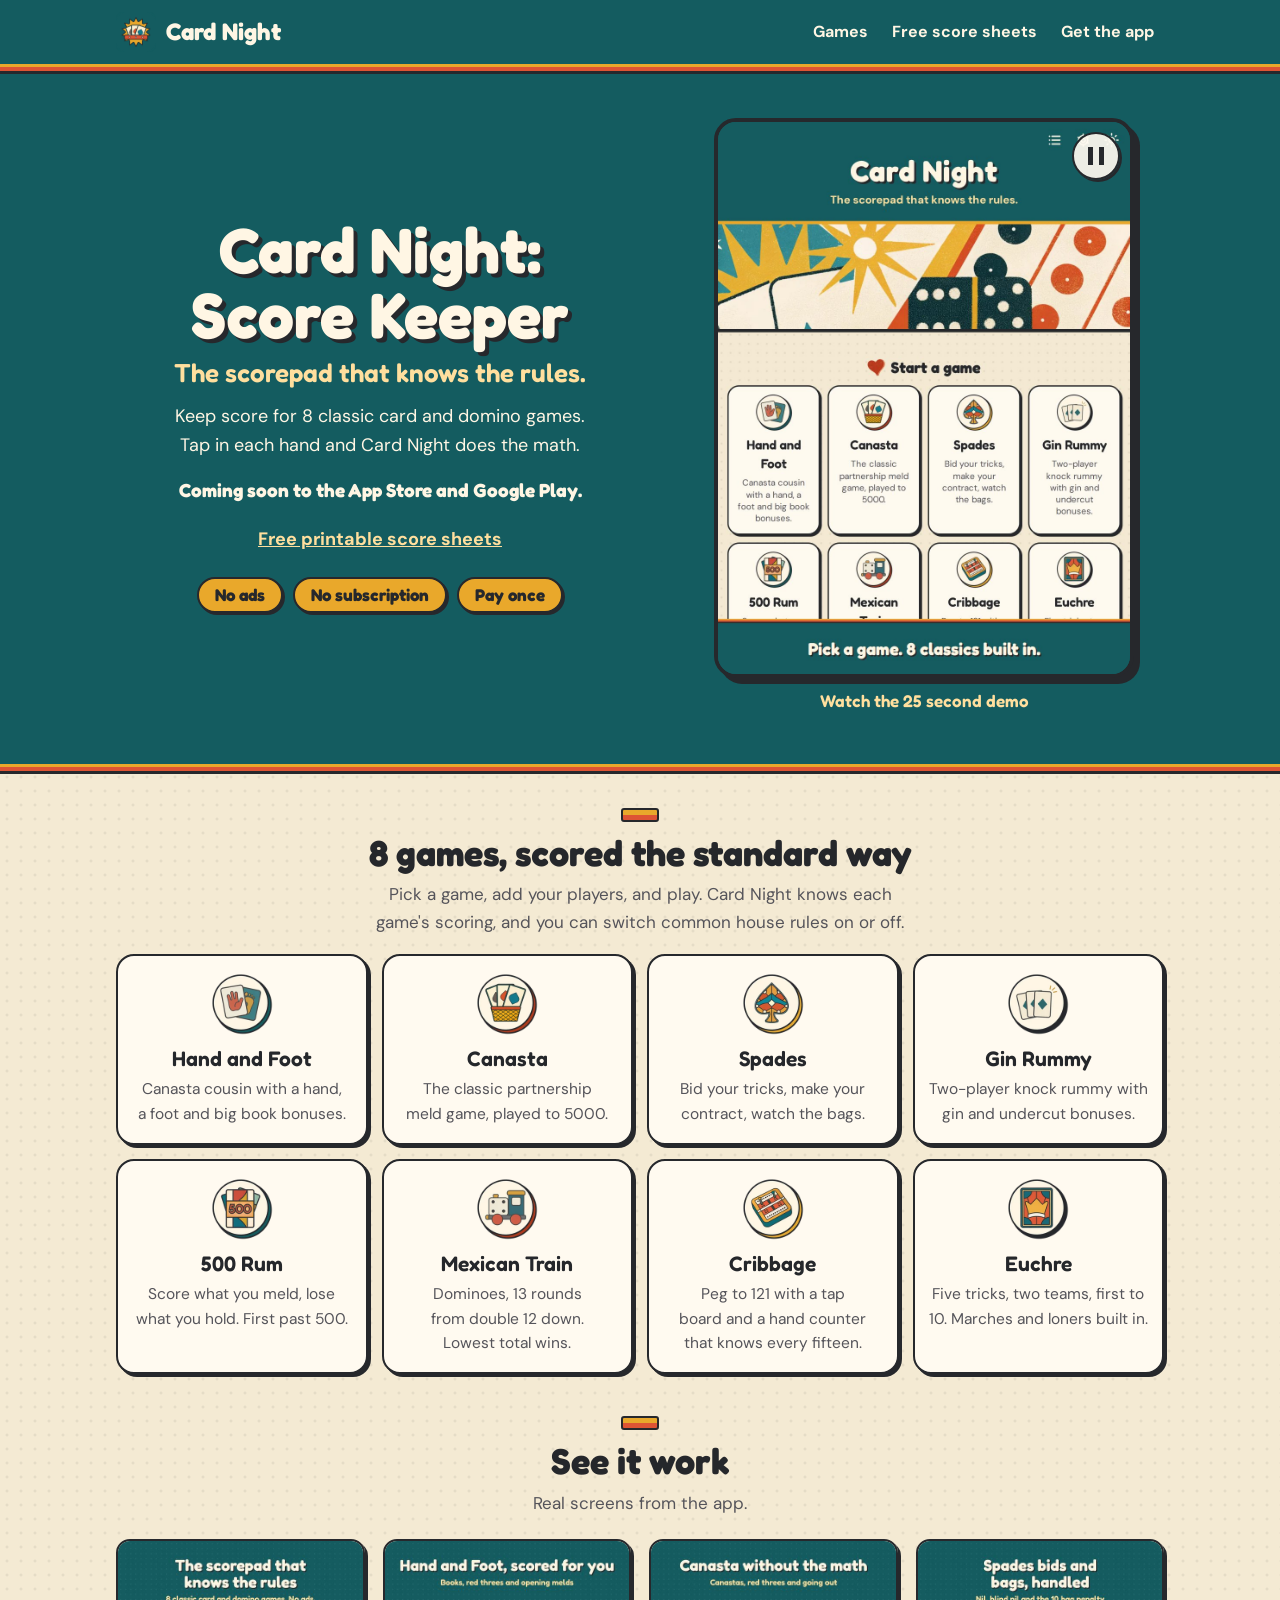
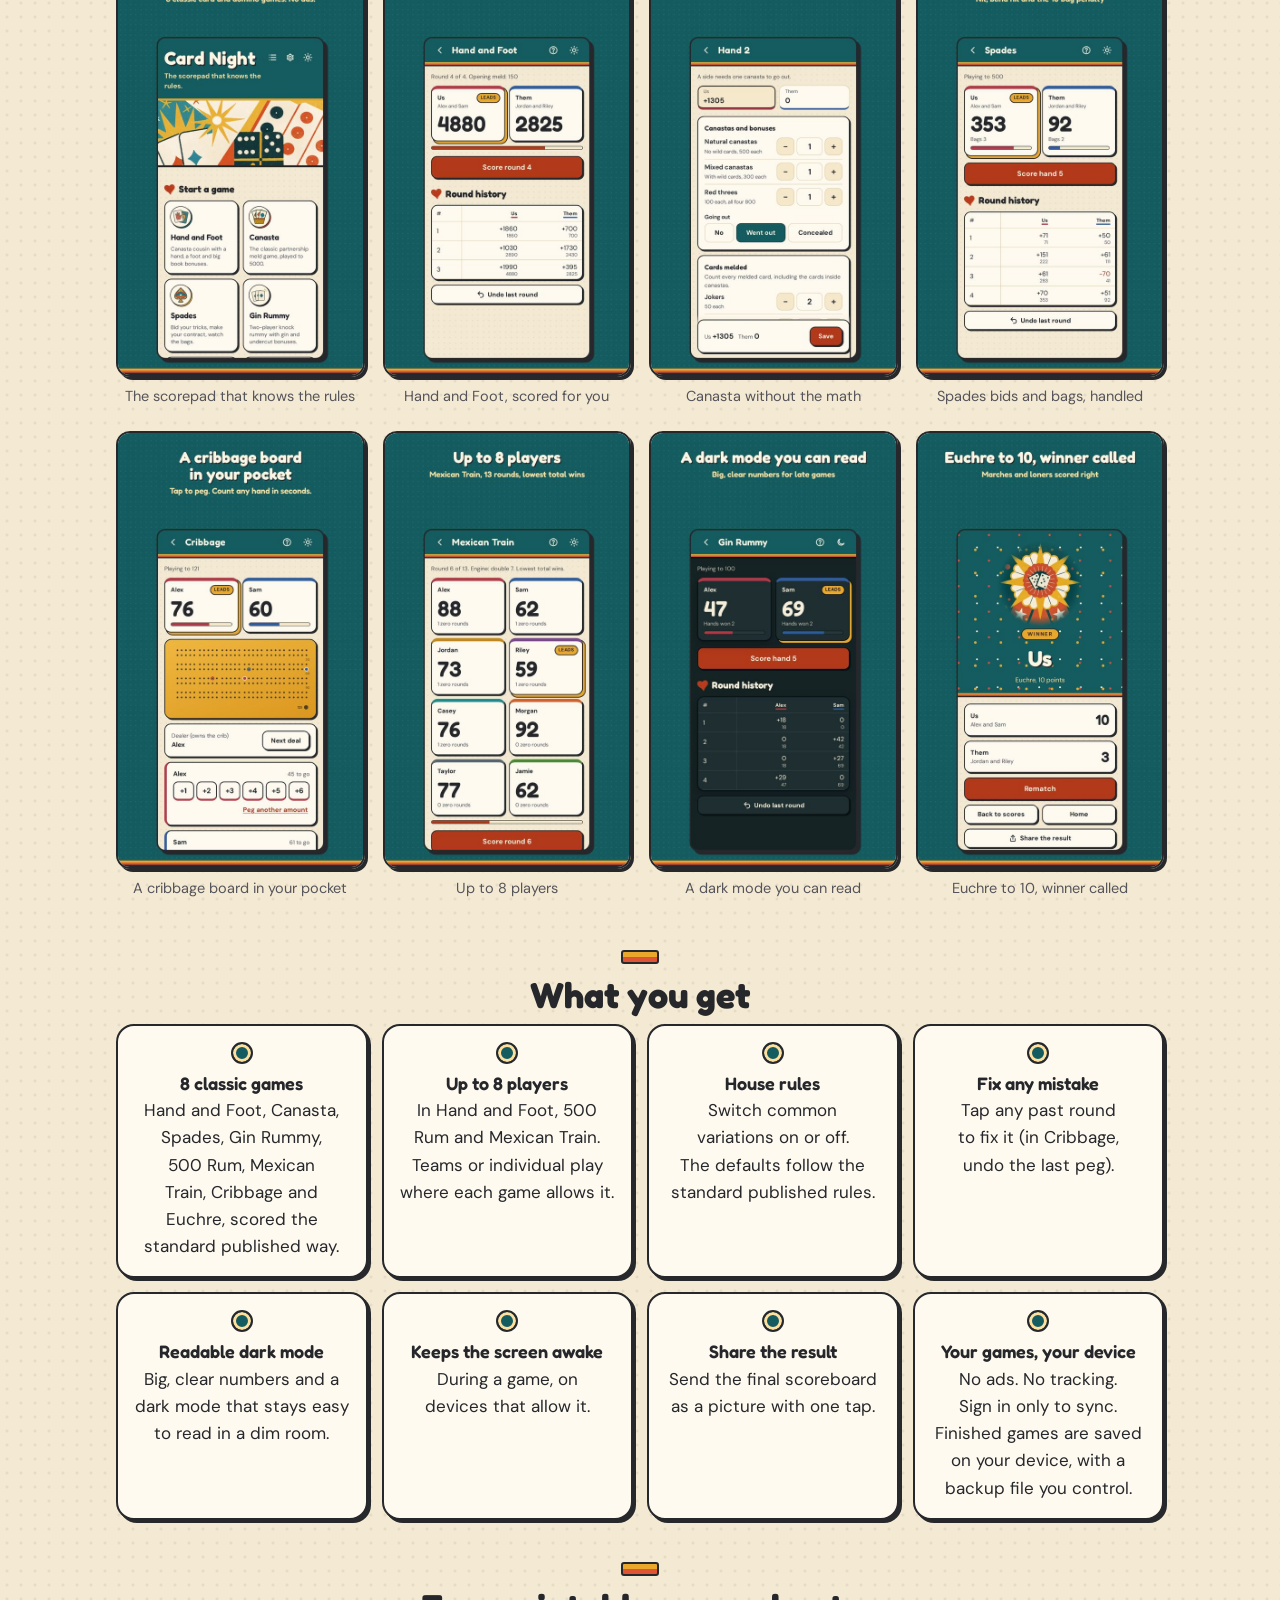
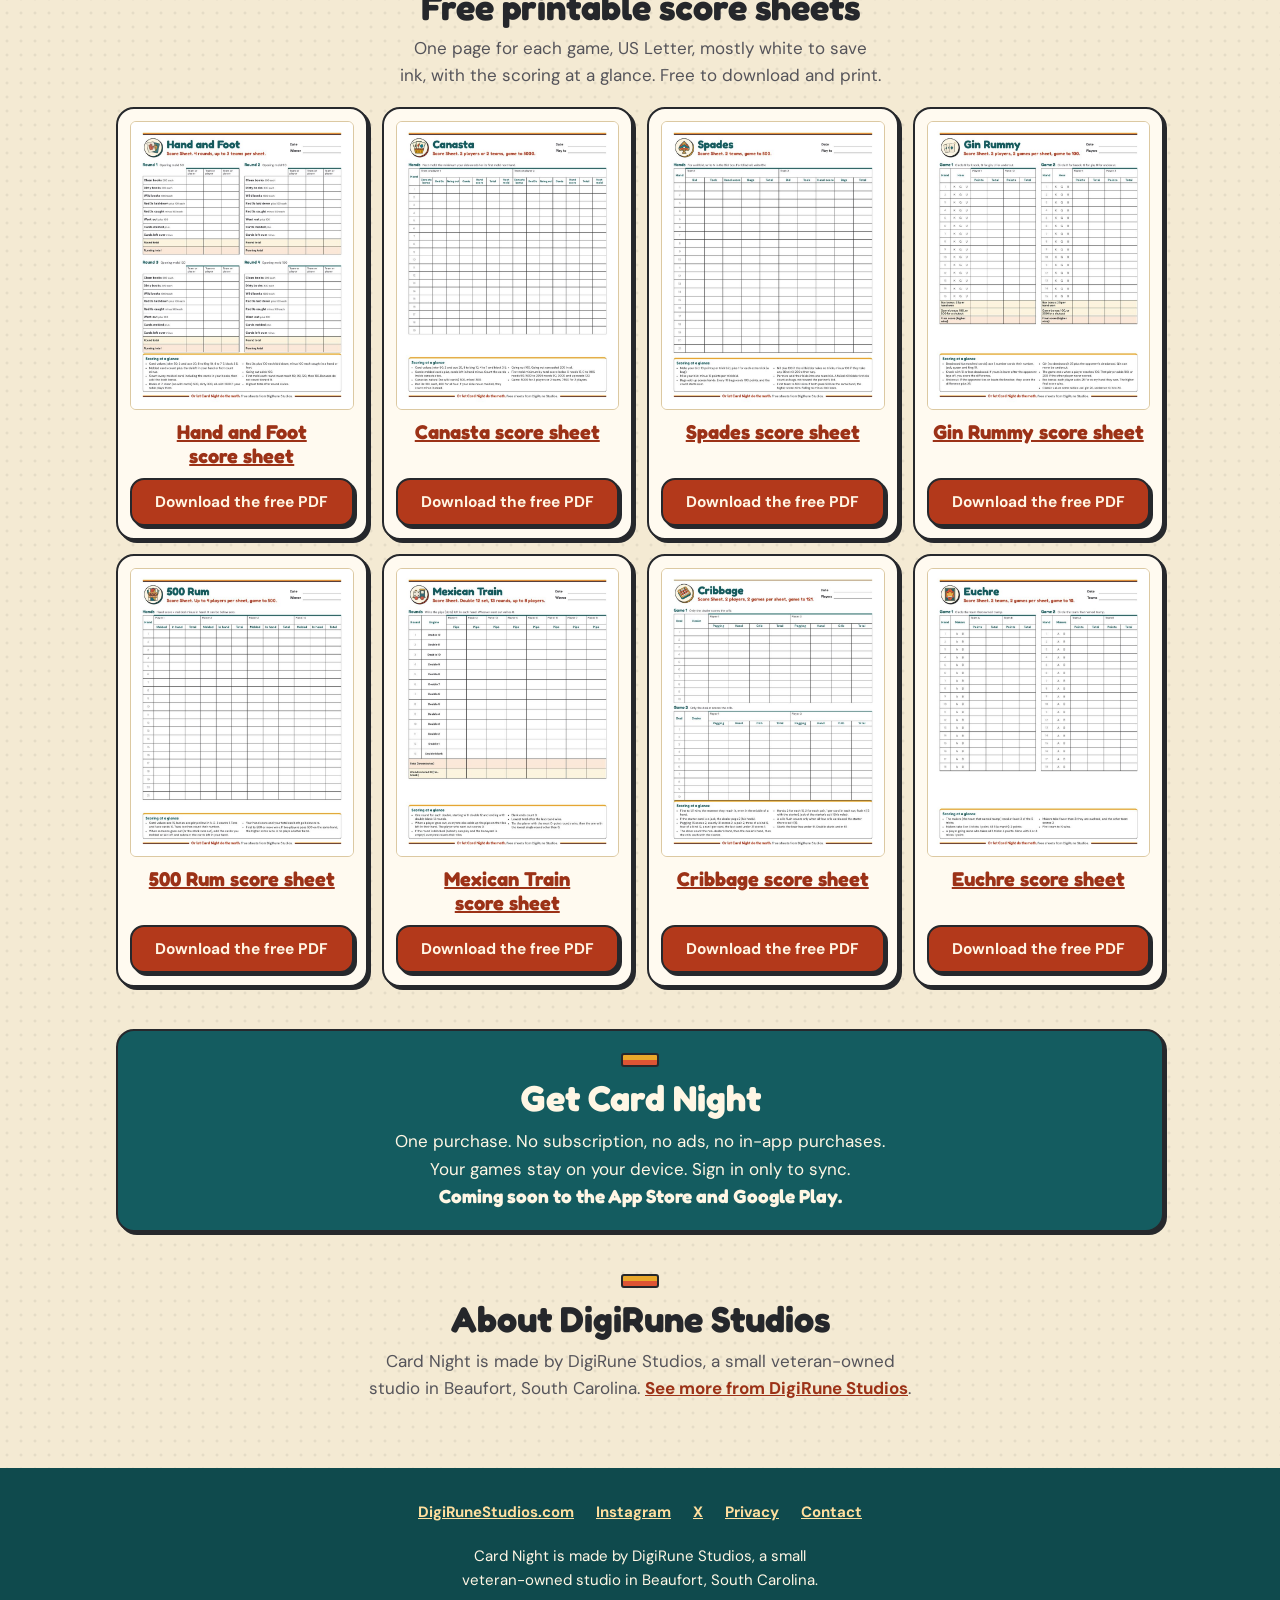
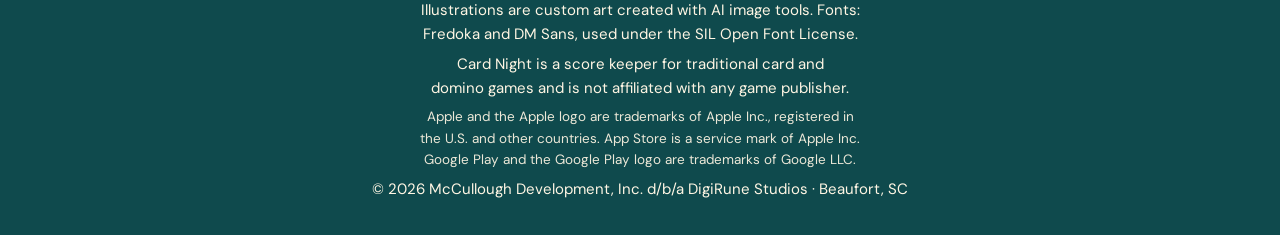
==== commit ed6471b2: "Card Night website (phase B): the branded address becomes the website About is the home page; free s" ====
--- a/about.html
+++ b/about.html
@@ -1,201 +1 @@
-<!doctype html>
-<html lang="en">
-<head>
-<meta charset="utf-8">
-<meta name="viewport" content="width=device-width, initial-scale=1, viewport-fit=cover">
-<title>Card Night: Score Keeper, the scorepad that knows the rules</title>
-<meta name="description" content="Keep score for Hand and Foot, Canasta, Spades, Gin Rummy, 500 Rum, Mexican Train, Cribbage and Euchre. Card Night does the math. No ads, no subscription, pay once. Free printable score sheets too.">
-<link rel="canonical" href="https://cardnight.digirunestudios.com/about.html">
-<meta property="og:type" content="website">
-<meta property="og:site_name" content="Card Night: Score Keeper">
-<meta property="og:url" content="https://cardnight.digirunestudios.com/about.html">
-<meta property="og:title" content="Card Night: Score Keeper, the scorepad that knows the rules">
-<meta property="og:description" content="Keep score for Hand and Foot, Canasta, Spades, Gin Rummy, 500 Rum, Mexican Train, Cribbage and Euchre. Card Night does the math. No ads, no subscription, pay once. Free printable score sheets too.">
-<meta property="og:image" content="https://cardnight.digirunestudios.com/site/img/og/card-night-1200x630.jpg">
-<meta property="og:image:width" content="1200">
-<meta property="og:image:height" content="630">
-<meta property="og:image:alt" content="Card Night: The scorepad that knows the rules">
-<meta name="twitter:card" content="summary_large_image">
-<meta name="twitter:title" content="Card Night: Score Keeper, the scorepad that knows the rules">
-<meta name="twitter:description" content="Keep score for Hand and Foot, Canasta, Spades, Gin Rummy, 500 Rum, Mexican Train, Cribbage and Euchre. Card Night does the math. No ads, no subscription, pay once. Free printable score sheets too.">
-<meta name="twitter:image" content="https://cardnight.digirunestudios.com/site/img/og/card-night-1200x630.jpg">
-<meta name="theme-color" content="#145c60">
-<link rel="icon" type="image/png" sizes="192x192" href="icons/icon-192.png">
-<link rel="apple-touch-icon" href="icons/apple-touch-icon-180.png">
-<link rel="preload" href="site/fonts/fredoka.woff2" as="font" type="font/woff2" crossorigin>
-<link rel="stylesheet" href="site/site.css">
-</head>
-<body>
-<a class="skip" href="#main">Skip to the page content</a>
-<header class="bar"><div class="wrap">
-  <a class="brand" href="about.html"><img src="icons/icon-192.png" alt="" width="40" height="40">Card Night</a>
-  <nav aria-label="Site"><a href="about.html#games">Games</a><a href="about.html#printables">Free score sheets</a><a href="about.html#get">Get the app</a></nav>
-</div></header>
-<div class="stripes"></div>
-<main id="main">
-<section class="hero" aria-labelledby="hero-title"><div class="wrap">
-  <div class="herotext">
-    <h1 id="hero-title">Card Night:<br>Score Keeper</h1>
-    <p class="tag">The scorepad that knows the rules.</p>
-    <p class="lead">Keep score for 8 classic card and domino games. Tap in each hand and Card Night does the math.</p>
-    <div class="stores">
-      <a class="badge apple" href="https://apps.apple.com/app/card-night-score-keeper/id6817872867"><img src="site/img/store/app-store-badge.svg" width="143.6" height="48" alt="Download on the App Store"></a>
-      <a class="badge play" href="https://play.google.com/store/apps/details?id=com.digirunestudios.cardnight"><span class="gp"><img src="site/img/store/google-play-badge.png" width="184.57" height="71.43" alt="Get it on Google Play"></span></a>
-    </div>
-    <div class="qr-row">
-      <figure><img src="site/img/qr/qr-app-store-320.png" width="136" height="136" alt="QR code that opens Card Night on the App Store"><figcaption>Scan for the App Store</figcaption></figure>
-      <figure><img src="site/img/qr/qr-google-play-320.png" width="136" height="136" alt="QR code that opens Card Night on Google Play"><figcaption>Scan for Google Play</figcaption></figure>
-    </div>
-    <p class="sheetlink"><a href="#printables">Free printable score sheets</a></p>
-    <ul class="pills" aria-label="Pricing"><li>No ads</li><li>No subscription</li><li>Pay once</li></ul>
-  </div>
-  <figure class="demo">
-    <div class="demo-frame">
-      <video id="demo" width="960" height="1280" poster="site/video/card-night-demo-poster.jpg" controls autoplay muted loop playsinline preload="metadata" aria-describedby="demo-steps">
-        <source src="site/video/card-night-demo.mp4" type="video/mp4">
-      </video>
-      <button type="button" class="demo-toggle" aria-label="Pause the demo" hidden><span aria-hidden="true"></span></button>
-    </div>
-    <figcaption>Watch the 25 second demo</figcaption>
-    <ol id="demo-steps" class="sr-only">
-      <li>Pick a game. 8 classics built in.</li>
-      <li>Add your players and teams.</li>
-      <li>Tap in each hand. Card Night does the math.</li>
-      <li>The board updates after every hand.</li>
-      <li>Cribbage gets a real peg board.</li>
-      <li>The winner is called for you.</li>
-      <li>Print a free score sheet any time.</li>
-      <li>Card Night: Score Keeper, on the App Store and Google Play.</li>
-    </ol>
-  </figure>
-</div></section>
-<div class="stripes"></div>
-
-<section id="games" aria-labelledby="games-title"><div class="wrap">
-  <h2 id="games-title">8 games, scored the standard way</h2>
-  <p class="intro">Pick a game, add your players, and play. Card Night knows each game's scoring, and you can switch common house rules on or off.</p>
-  <div class="games">
-    <div class="card game"><img src="site/img/badges/hand-and-foot.webp" width="64" height="64" alt=""><h3>Hand and Foot</h3><p>Canasta cousin with a hand, a foot and big book bonuses.</p></div>
-    <div class="card game"><img src="site/img/badges/canasta.webp" width="64" height="64" alt=""><h3>Canasta</h3><p>The classic partnership meld game, played to 5000.</p></div>
-    <div class="card game"><img src="site/img/badges/spades.webp" width="64" height="64" alt=""><h3>Spades</h3><p>Bid your tricks, make your contract, watch the bags.</p></div>
-    <div class="card game"><img src="site/img/badges/gin-rummy.webp" width="64" height="64" alt=""><h3>Gin Rummy</h3><p>Two-player knock rummy with gin and undercut bonuses.</p></div>
-    <div class="card game"><img src="site/img/badges/500-rum.webp" width="64" height="64" alt=""><h3>500 Rum</h3><p>Score what you meld, lose what you hold. First past 500.</p></div>
-    <div class="card game"><img src="site/img/badges/mexican-train.webp" width="64" height="64" alt=""><h3>Mexican Train</h3><p>Dominoes, 13 rounds from double 12 down. Lowest total wins.</p></div>
-    <div class="card game"><img src="site/img/badges/cribbage.webp" width="64" height="64" alt=""><h3>Cribbage</h3><p>Peg to 121 with a tap board and a hand counter that knows every fifteen.</p></div>
-    <div class="card game"><img src="site/img/badges/euchre.webp" width="64" height="64" alt=""><h3>Euchre</h3><p>Five tricks, two teams, first to 10. Marches and loners built in.</p></div>
-  </div>
-</div></section>
-
-<section id="see" aria-labelledby="see-title"><div class="wrap">
-  <h2 id="see-title">See it work</h2>
-  <p class="intro">Real screens from the app.<span class="swipehint"> Swipe sideways to see them all.</span></p>
-  <div class="gallery" tabindex="0" aria-label="App screens, scroll sideways">
-    <figure><img src="site/img/gallery/01-home.jpg" width="540" height="960" loading="lazy" alt="The Card Night home screen with all 8 games: Hand and Foot, Canasta, Spades, Gin Rummy, 500 Rum, Mexican Train, Cribbage and Euchre."><figcaption>The scorepad that knows the rules</figcaption></figure>
-    <figure><img src="site/img/gallery/02-handfoot.jpg" width="540" height="960" loading="lazy" alt="A Hand and Foot game after three rounds, with each round and the running totals."><figcaption>Hand and Foot, scored for you</figcaption></figure>
-    <figure><img src="site/img/gallery/03-canasta.jpg" width="540" height="960" loading="lazy" alt="Entering a Canasta hand: canastas, red threes, going out and the cards melded."><figcaption>Canasta without the math</figcaption></figure>
-    <figure><img src="site/img/gallery/04-spades.jpg" width="540" height="960" loading="lazy" alt="A Spades game with team totals, bags and the hand by hand history."><figcaption>Spades bids and bags, handled</figcaption></figure>
-    <figure><img src="site/img/gallery/05-cribbage.jpg" width="540" height="960" loading="lazy" alt="The Cribbage peg board with tap to peg buttons for each player."><figcaption>A cribbage board in your pocket</figcaption></figure>
-    <figure><img src="site/img/gallery/06-mextrain.jpg" width="540" height="960" loading="lazy" alt="Mexican Train with 8 players after five rounds, lowest total wins."><figcaption>Up to 8 players</figcaption></figure>
-    <figure><img src="site/img/gallery/07-gin-dark.jpg" width="540" height="960" loading="lazy" alt="Gin Rummy in dark mode with large, clear scores."><figcaption>A dark mode you can read</figcaption></figure>
-    <figure><img src="site/img/gallery/08-euchre-winner.jpg" width="540" height="960" loading="lazy" alt="The winner screen after a game of Euchre to 10."><figcaption>Euchre to 10, winner called</figcaption></figure>
-  </div>
-</div></section>
-
-<section id="features" aria-labelledby="features-title"><div class="wrap">
-  <h2 id="features-title">What you get</h2>
-  <ul class="feats">
-    <li class="card"><b>8 classic games</b>Hand and Foot, Canasta, Spades, Gin Rummy, 500 Rum, Mexican Train, Cribbage and Euchre, scored the standard published way.</li>
-    <li class="card"><b>Up to 8 players</b>In Hand and Foot, 500 Rum and Mexican Train. Teams or individual play where each game allows it.</li>
-    <li class="card"><b>House rules</b>Switch common variations on or off. The defaults follow the standard published rules.</li>
-    <li class="card"><b>Fix any mistake</b>Tap any past round to fix it (in Cribbage, undo the last peg).</li>
-    <li class="card"><b>Readable dark mode</b>Big, clear numbers and a dark mode that stays easy to read in a dim room.</li>
-    <li class="card"><b>Keeps the screen awake</b>During a game, on devices that allow it.</li>
-    <li class="card"><b>Share the result</b>Send the final scoreboard as a picture with one tap.</li>
-    <li class="card"><b>Your games, your device</b>No ads, no sign-in, no tracking. Finished games are saved on your device, with a backup file you control.</li>
-  </ul>
-</div></section>
-
-<section id="printables" aria-labelledby="printables-title"><div class="wrap">
-  <h2 id="printables-title">Free printable score sheets</h2>
-  <p class="intro">One page for each game, US Letter, mostly white to save ink, with the scoring at a glance. Free to download and print.</p>
-  <div class="sheets">
-    <div class="card sheet">
-      <a href="printables/hand-and-foot.html"><img class="pv" src="site/img/sheets/hand-and-foot.jpg" width="760" height="983" loading="lazy" alt="Preview of the free Hand and Foot score sheet"></a>
-      <h3><a href="printables/hand-and-foot.html">Hand and Foot score sheet</a></h3>
-      <a class="btn primary block" href="printables/pdf/hand-and-foot.pdf" download="Hand-and-Foot-Score-Sheet.pdf" type="application/pdf" aria-label="Download the free PDF: Hand and Foot score sheet">Download the free PDF</a>
-    </div>
-    <div class="card sheet">
-      <a href="printables/canasta.html"><img class="pv" src="site/img/sheets/canasta.jpg" width="760" height="983" loading="lazy" alt="Preview of the free Canasta score sheet"></a>
-      <h3><a href="printables/canasta.html">Canasta score sheet</a></h3>
-      <a class="btn primary block" href="printables/pdf/canasta.pdf" download="Canasta-Score-Sheet.pdf" type="application/pdf" aria-label="Download the free PDF: Canasta score sheet">Download the free PDF</a>
-    </div>
-    <div class="card sheet">
-      <a href="printables/spades.html"><img class="pv" src="site/img/sheets/spades.jpg" width="760" height="983" loading="lazy" alt="Preview of the free Spades score sheet"></a>
-      <h3><a href="printables/spades.html">Spades score sheet</a></h3>
-      <a class="btn primary block" href="printables/pdf/spades.pdf" download="Spades-Score-Sheet.pdf" type="application/pdf" aria-label="Download the free PDF: Spades score sheet">Download the free PDF</a>
-    </div>
-    <div class="card sheet">
-      <a href="printables/gin-rummy.html"><img class="pv" src="site/img/sheets/gin-rummy.jpg" width="760" height="983" loading="lazy" alt="Preview of the free Gin Rummy score sheet"></a>
-      <h3><a href="printables/gin-rummy.html">Gin Rummy score sheet</a></h3>
-      <a class="btn primary block" href="printables/pdf/gin-rummy.pdf" download="Gin-Rummy-Score-Sheet.pdf" type="application/pdf" aria-label="Download the free PDF: Gin Rummy score sheet">Download the free PDF</a>
-    </div>
-    <div class="card sheet">
-      <a href="printables/500-rum.html"><img class="pv" src="site/img/sheets/500-rum.jpg" width="760" height="983" loading="lazy" alt="Preview of the free 500 Rum score sheet"></a>
-      <h3><a href="printables/500-rum.html">500 Rum score sheet</a></h3>
-      <a class="btn primary block" href="printables/pdf/500-rum.pdf" download="500-Rum-Score-Sheet.pdf" type="application/pdf" aria-label="Download the free PDF: 500 Rum score sheet">Download the free PDF</a>
-    </div>
-    <div class="card sheet">
-      <a href="printables/mexican-train.html"><img class="pv" src="site/img/sheets/mexican-train.jpg" width="760" height="983" loading="lazy" alt="Preview of the free Mexican Train score sheet"></a>
-      <h3><a href="printables/mexican-train.html">Mexican Train score sheet</a></h3>
-      <a class="btn primary block" href="printables/pdf/mexican-train.pdf" download="Mexican-Train-Score-Sheet.pdf" type="application/pdf" aria-label="Download the free PDF: Mexican Train score sheet">Download the free PDF</a>
-    </div>
-    <div class="card sheet">
-      <a href="printables/cribbage.html"><img class="pv" src="site/img/sheets/cribbage.jpg" width="760" height="983" loading="lazy" alt="Preview of the free Cribbage score sheet"></a>
-      <h3><a href="printables/cribbage.html">Cribbage score sheet</a></h3>
-      <a class="btn primary block" href="printables/pdf/cribbage.pdf" download="Cribbage-Score-Sheet.pdf" type="application/pdf" aria-label="Download the free PDF: Cribbage score sheet">Download the free PDF</a>
-    </div>
-    <div class="card sheet">
-      <a href="printables/euchre.html"><img class="pv" src="site/img/sheets/euchre.jpg" width="760" height="983" loading="lazy" alt="Preview of the free Euchre score sheet"></a>
-      <h3><a href="printables/euchre.html">Euchre score sheet</a></h3>
-      <a class="btn primary block" href="printables/pdf/euchre.pdf" download="Euchre-Score-Sheet.pdf" type="application/pdf" aria-label="Download the free PDF: Euchre score sheet">Download the free PDF</a>
-    </div>
-  </div>
-</div></section>
-
-<section id="get" aria-labelledby="get-title"><div class="wrap">
-  <div class="card panel cta">
-    <h2 id="get-title">Get Card Night</h2>
-    <p>One purchase. No subscription, no ads, no in-app purchases. Your games stay on your device.</p>
-    <div class="stores">
-      <a class="badge apple" href="https://apps.apple.com/app/card-night-score-keeper/id6817872867"><img src="site/img/store/app-store-badge.svg" width="143.6" height="48" alt="Download on the App Store"></a>
-      <a class="badge play" href="https://play.google.com/store/apps/details?id=com.digirunestudios.cardnight"><span class="gp"><img src="site/img/store/google-play-badge.png" width="184.57" height="71.43" alt="Get it on Google Play"></span></a>
-    </div>
-    <div class="qr-row">
-      <figure><img src="site/img/qr/qr-app-store-320.png" width="136" height="136" alt="QR code that opens Card Night on the App Store"><figcaption>Scan for the App Store</figcaption></figure>
-      <figure><img src="site/img/qr/qr-google-play-320.png" width="136" height="136" alt="QR code that opens Card Night on Google Play"><figcaption>Scan for Google Play</figcaption></figure>
-    </div>
-  </div>
-</div></section>
-
-<section id="studio" aria-labelledby="studio-title"><div class="wrap">
-  <h2 id="studio-title">About DigiRune Studios</h2>
-  <p class="intro">Card Night is made by DigiRune Studios, a small veteran-owned studio in Beaufort, South Carolina. <a href="https://digirunestudios.com/">See more from DigiRune Studios</a>.</p>
-</div></section>
-</main>
-<footer><div class="wrap">
-  <ul class="links">
-    <li><a href="https://digirunestudios.com/">DigiRuneStudios.com</a></li>
-    <li><a href="https://www.instagram.com/digirune/">Instagram</a></li>
-    <li><a href="https://x.com/DigiRuneStudios">X</a></li>
-    <li><a href="privacy.html">Privacy</a></li>
-    <li><a href="mailto:will@digirunestudios.com">Contact</a></li>
-  </ul>
-  <p>Card Night is made by DigiRune Studios, a small veteran-owned studio in Beaufort, South Carolina.</p>
-  <p>Illustrations are custom art created with AI image tools. Fonts: Fredoka and DM Sans, used under the SIL Open Font License.</p>
-  <p>Card Night is a score keeper for traditional card and domino games and is not affiliated with any game publisher.</p>
-  <p class="tm">Apple and the Apple logo are trademarks of Apple Inc., registered in the U.S. and other countries. App Store is a service mark of Apple Inc. Google Play and the Google Play logo are trademarks of Google LLC.</p>
-  <p>&copy; 2026 McCullough Development, Inc. d/b/a DigiRune Studios &middot; Beaufort, SC</p>
-</div></footer>
-<script src="site/site.js" defer></script>
-</body>
-</html>
+<!doctype html><html lang="en"><head><meta charset="utf-8"><title>Card Night: Score Keeper</title><link rel="canonical" href="https://cardnight.digirunestudios.com/"><meta name="robots" content="noindex, follow"><meta http-equiv="refresh" content="0; url=./"><script>location.replace('./'+location.hash)</script></head><body><a href="./">Card Night: Score Keeper</a></body></html>
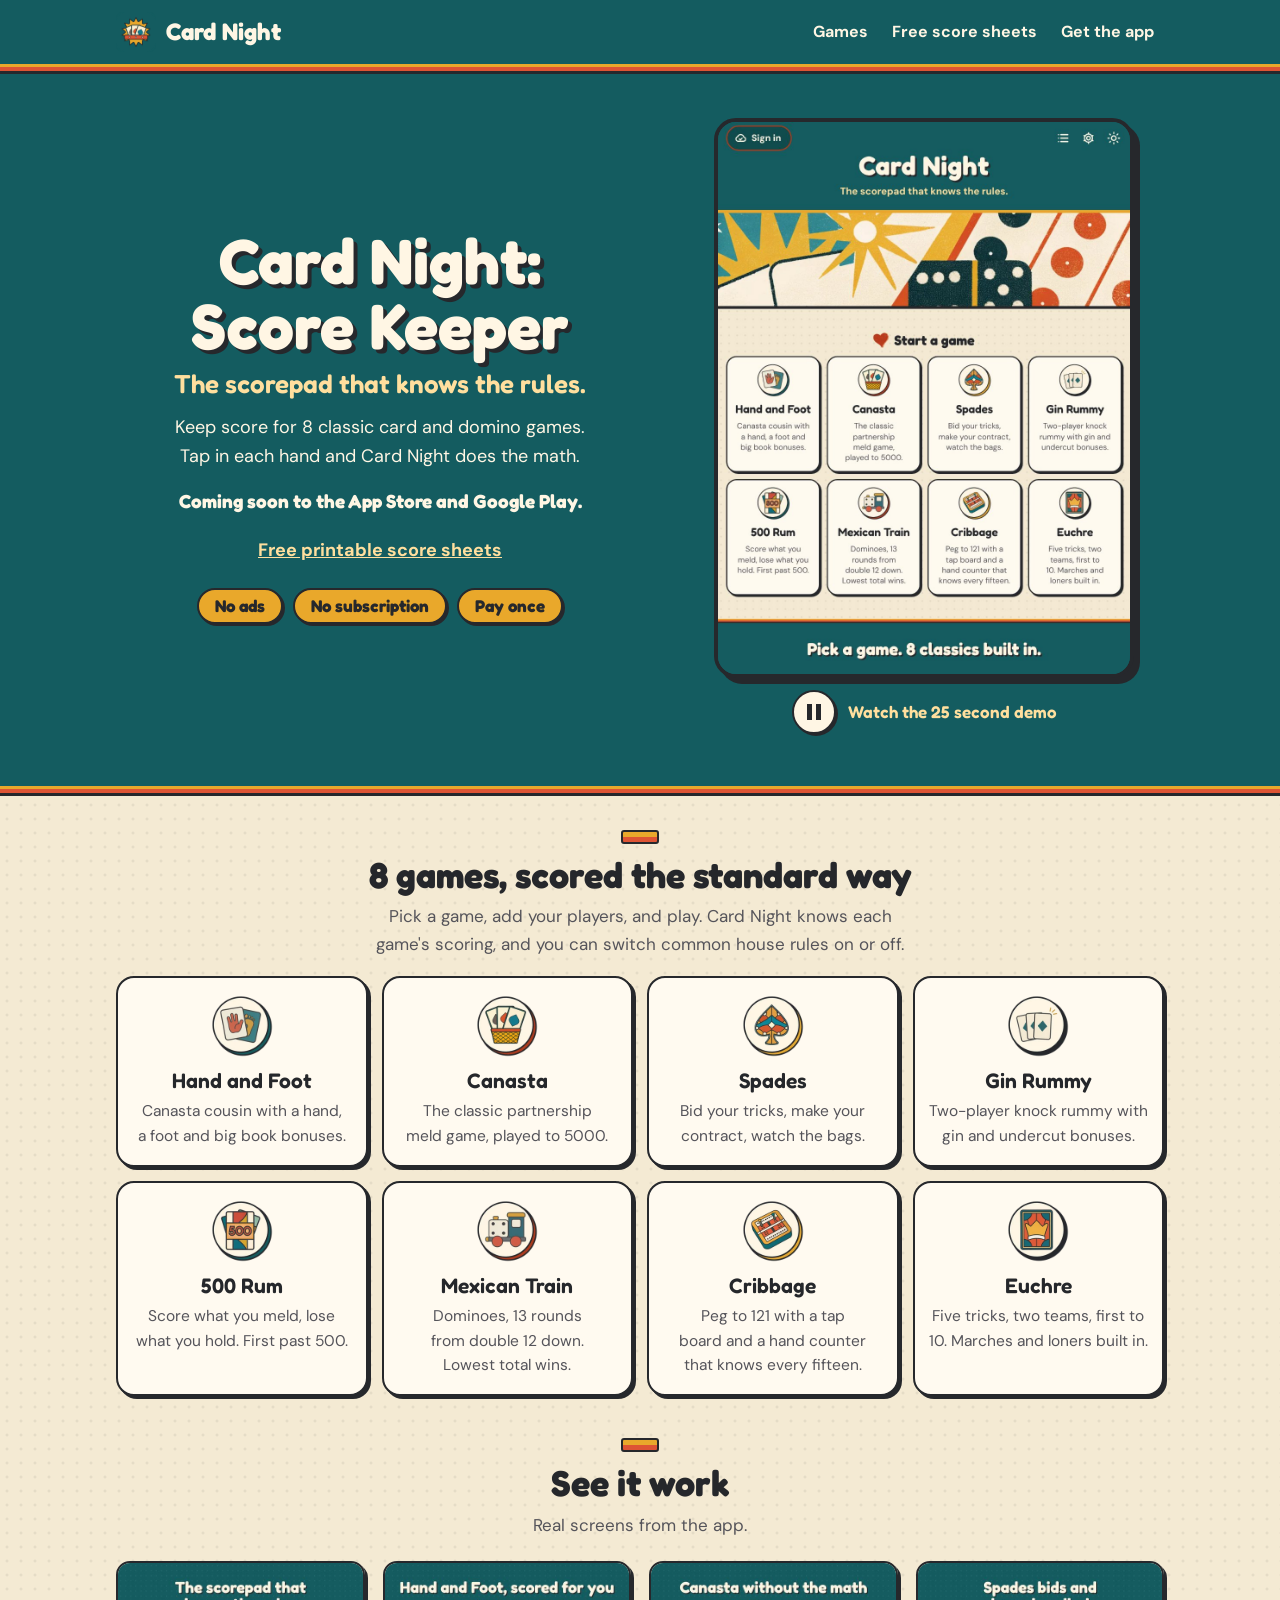
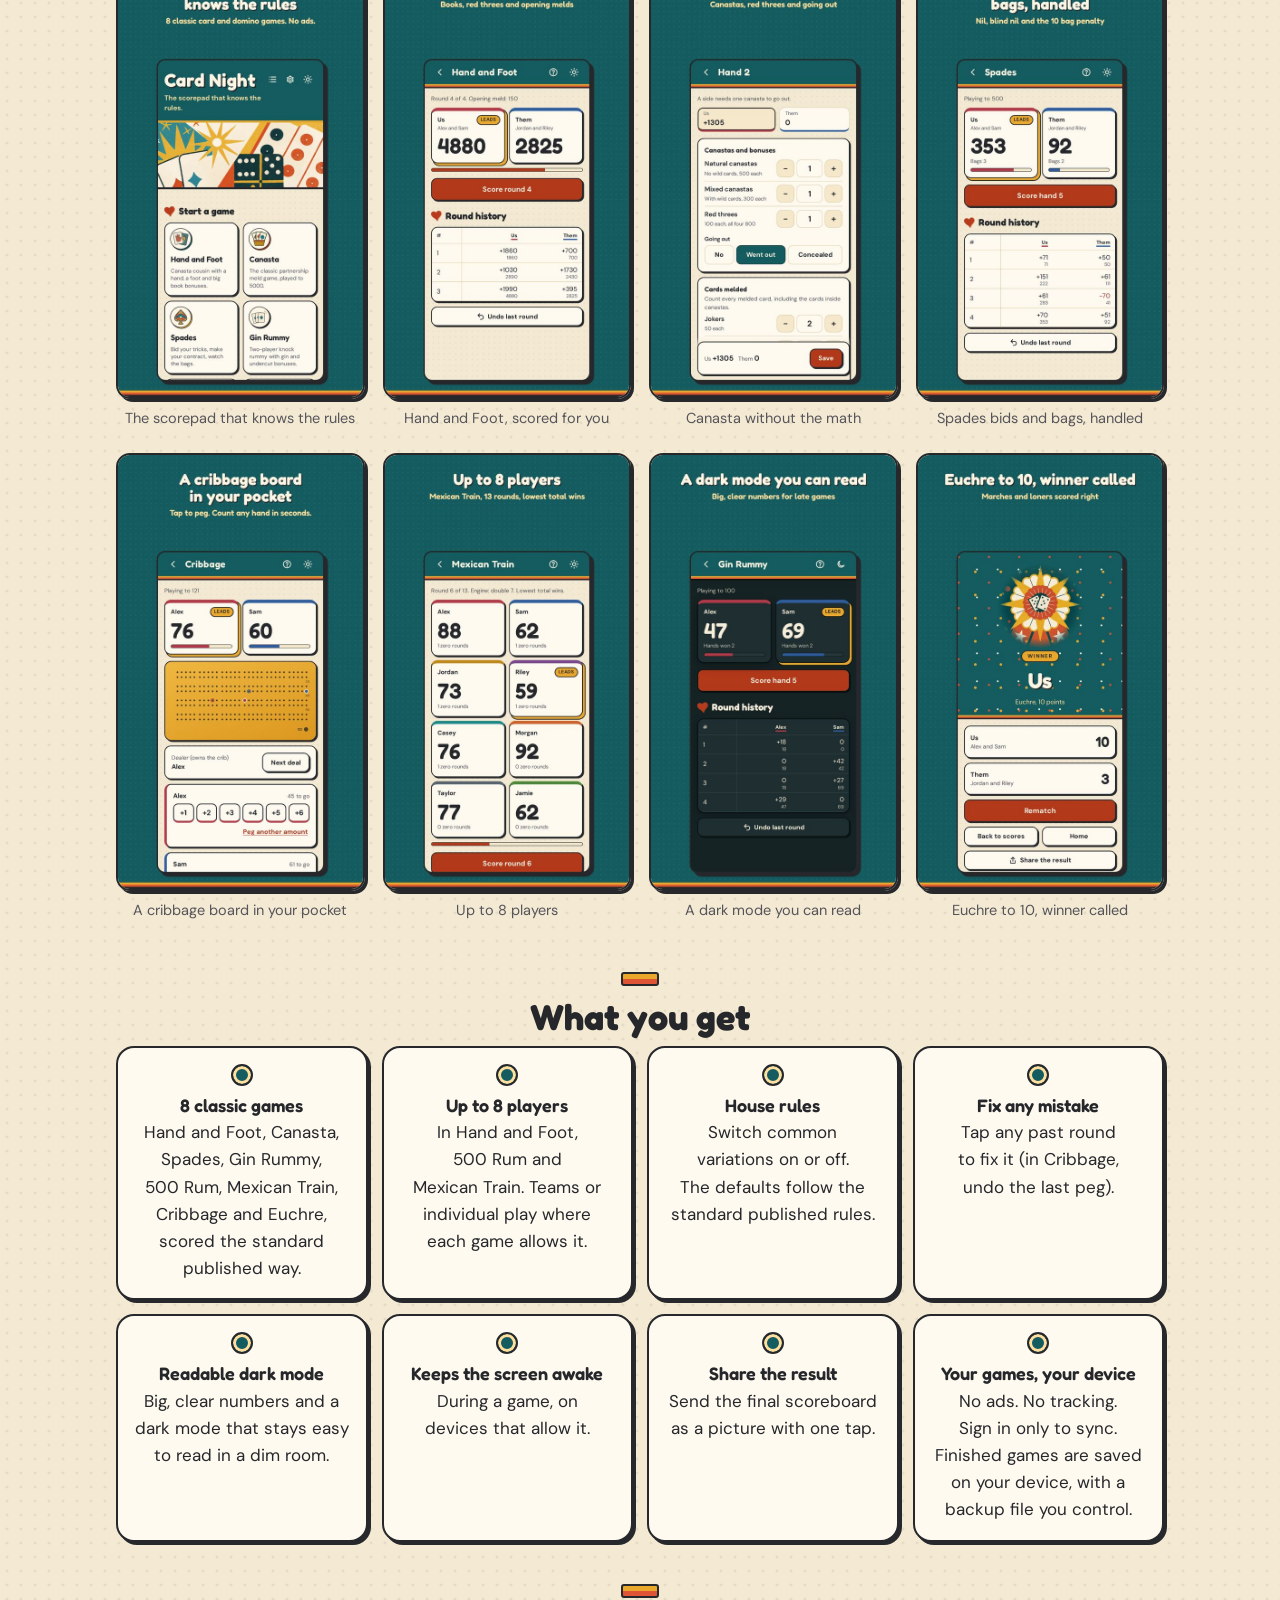
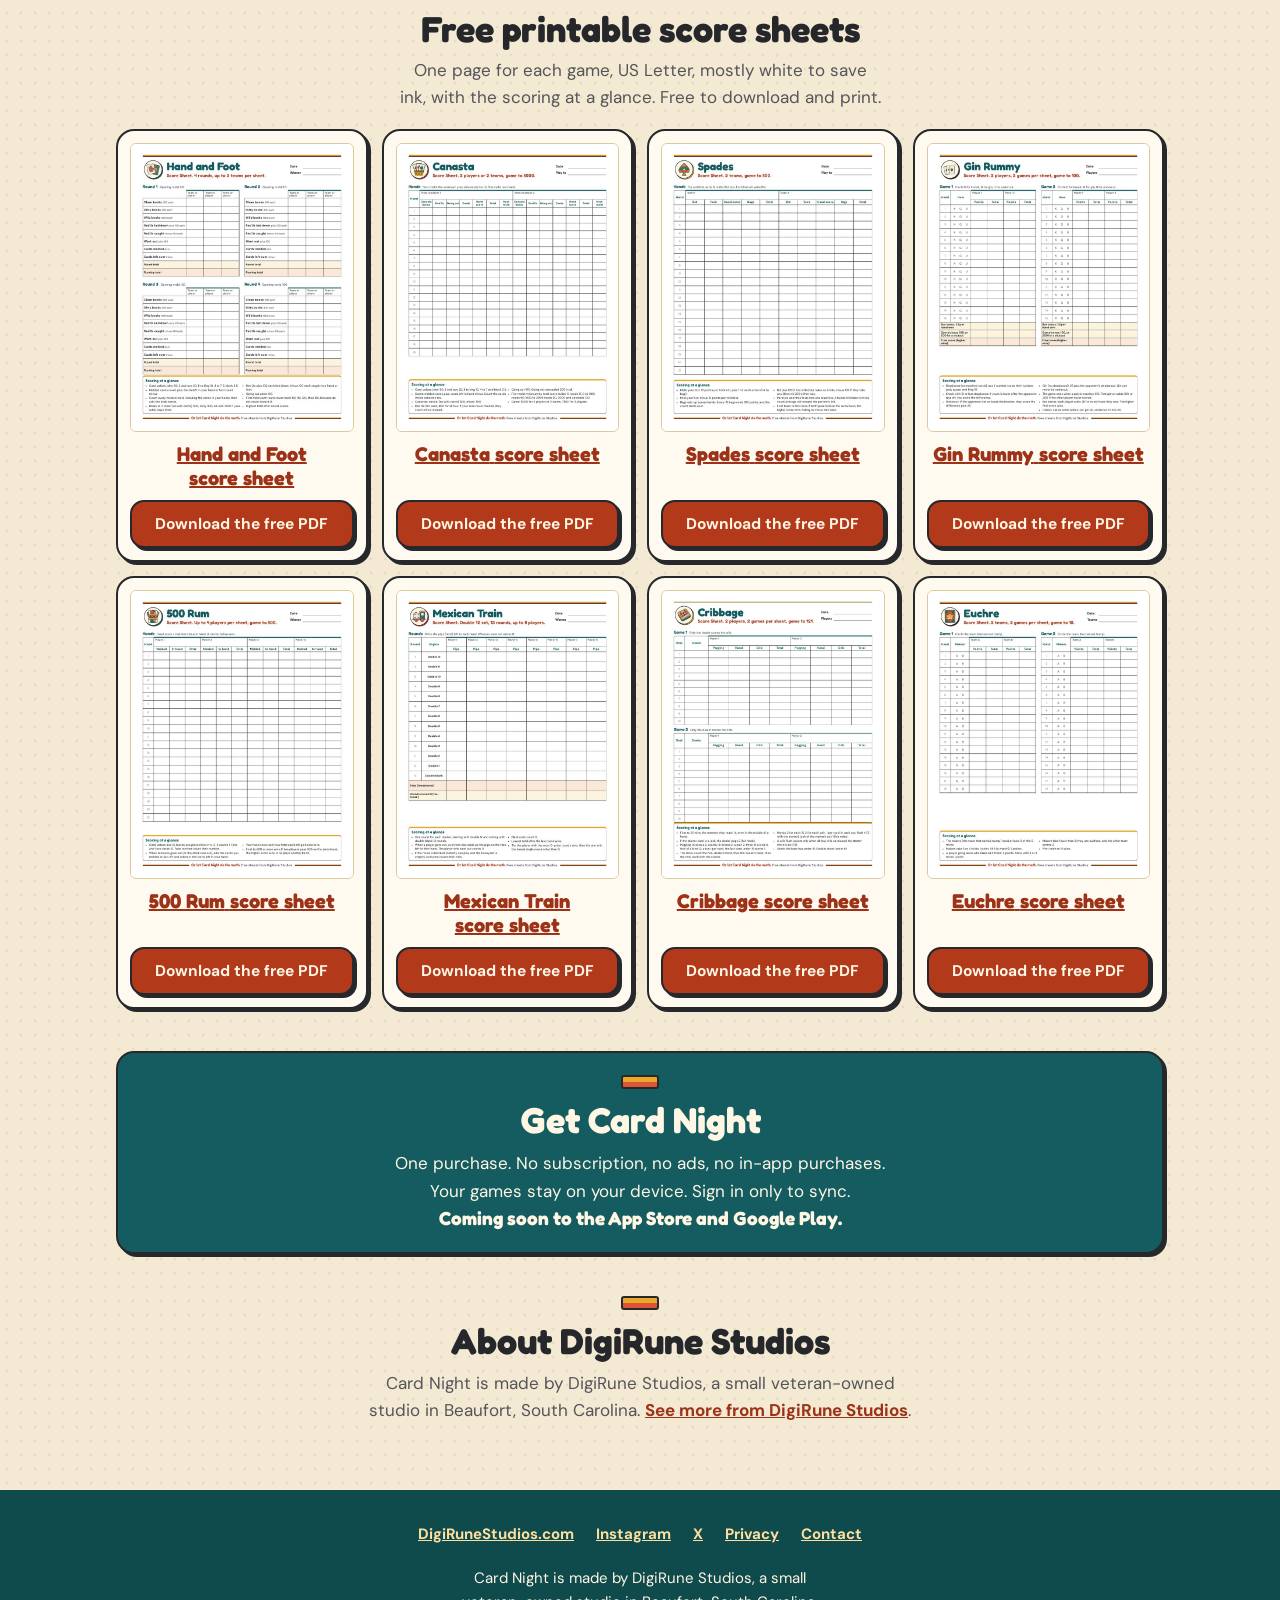
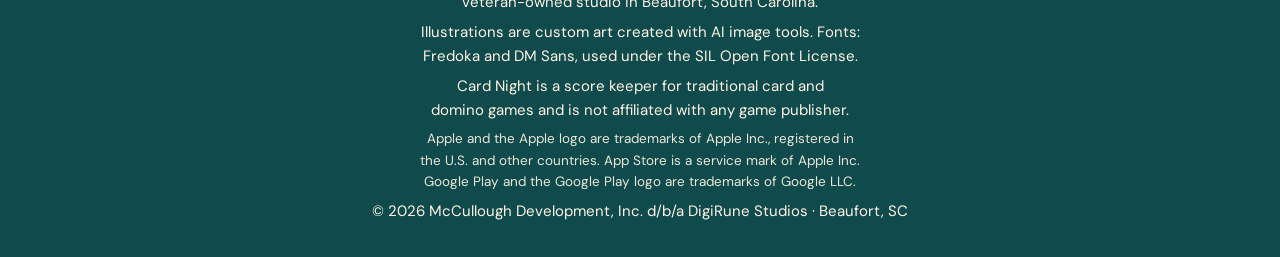
==== commit 82991c6f: "Card Night website: Balanced Text, reframed demo video, compact score sheets on phones Names stay on" ====
--- a/about.html
+++ b/about.html
@@ -1 +1 @@
-<!doctype html><html lang="en"><head><meta charset="utf-8"><title>Card Night: Score Keeper</title><link rel="canonical" href="https://cardnight.digirunestudios.com/"><meta name="robots" content="noindex, follow"><meta http-equiv="refresh" content="0; url=./"><script>location.replace('./'+location.hash)</script></head><body><a href="./">Card Night: Score Keeper</a></body></html>
+<!doctype html><html lang="en"><head><meta charset="utf-8"><title>Card Night: Score Keeper</title><link rel="canonical" href="https://cardnight.digirunestudios.com/"><meta name="robots" content="noindex, follow"><meta http-equiv="refresh" content="0; url=./"><script>location.replace('./'+location.hash)</script></head><body><a href="./">Card&nbsp;Night: Score&nbsp;Keeper</a></body></html>
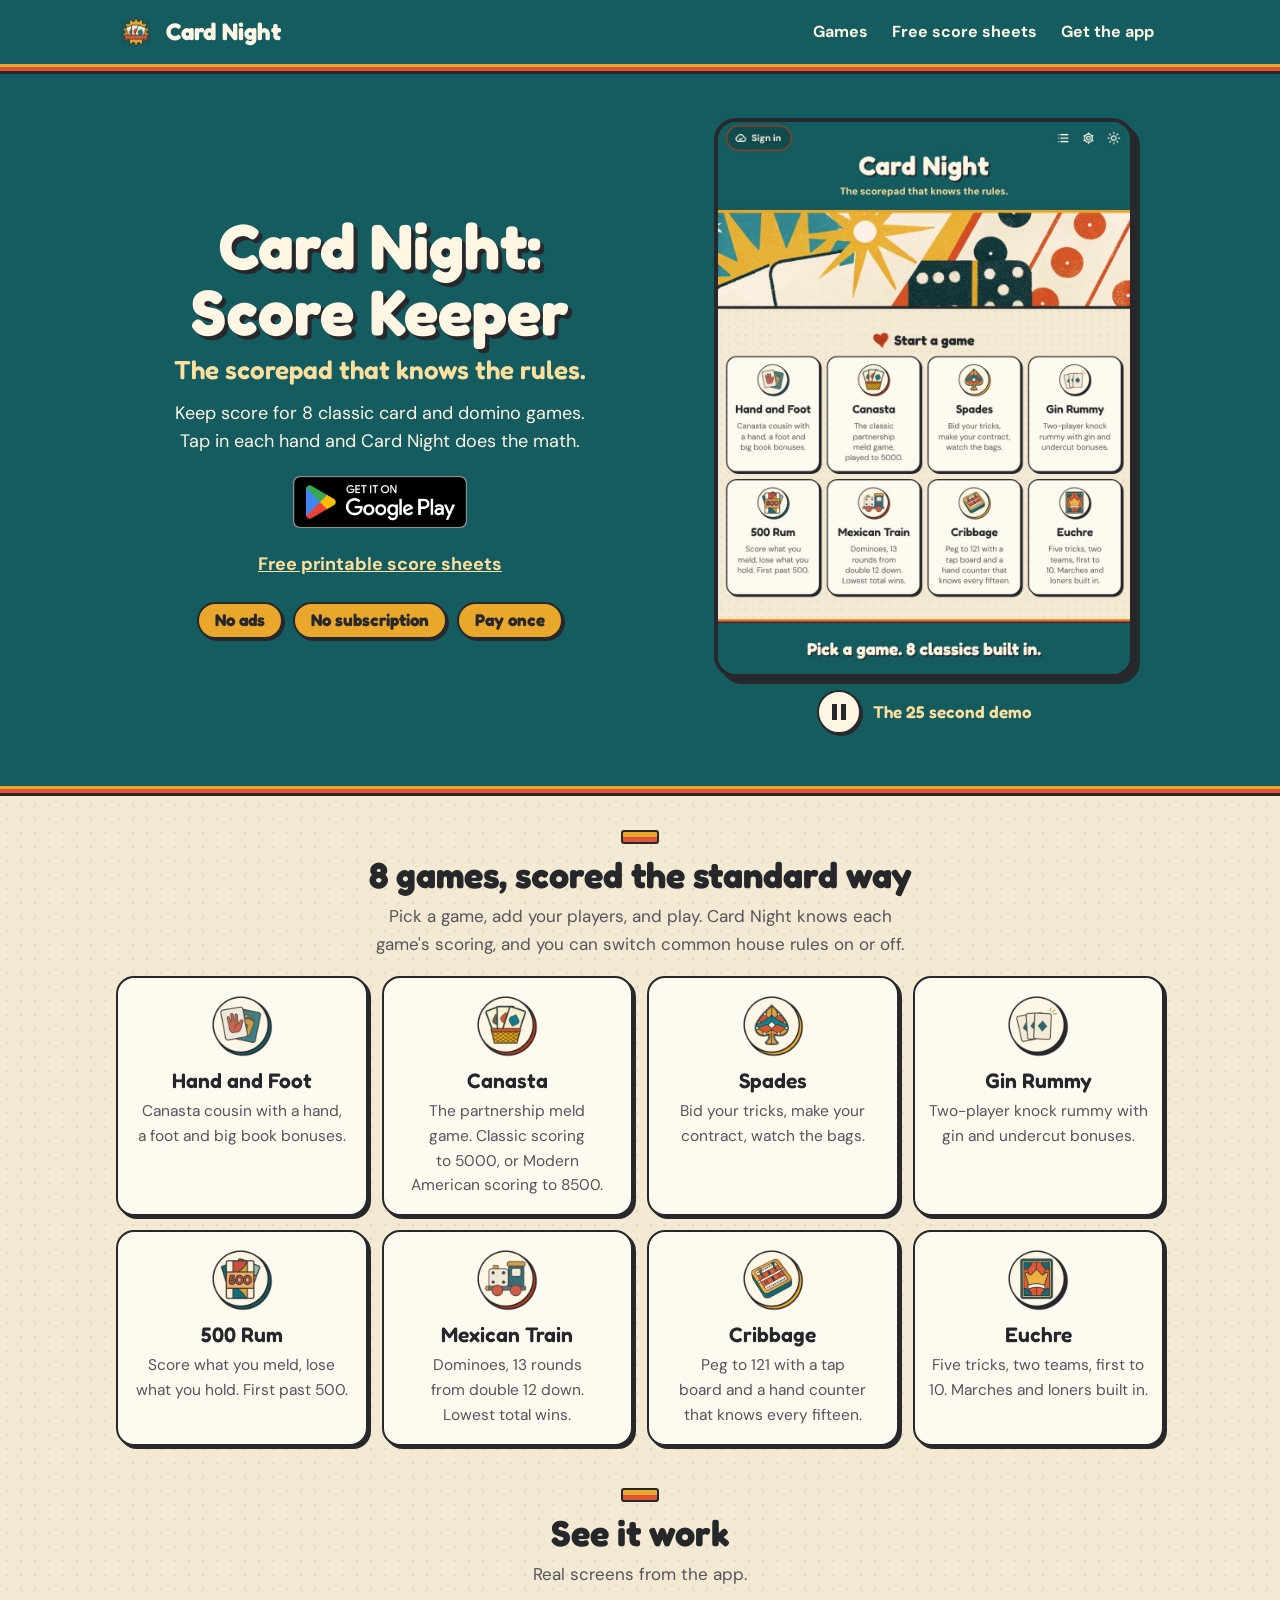
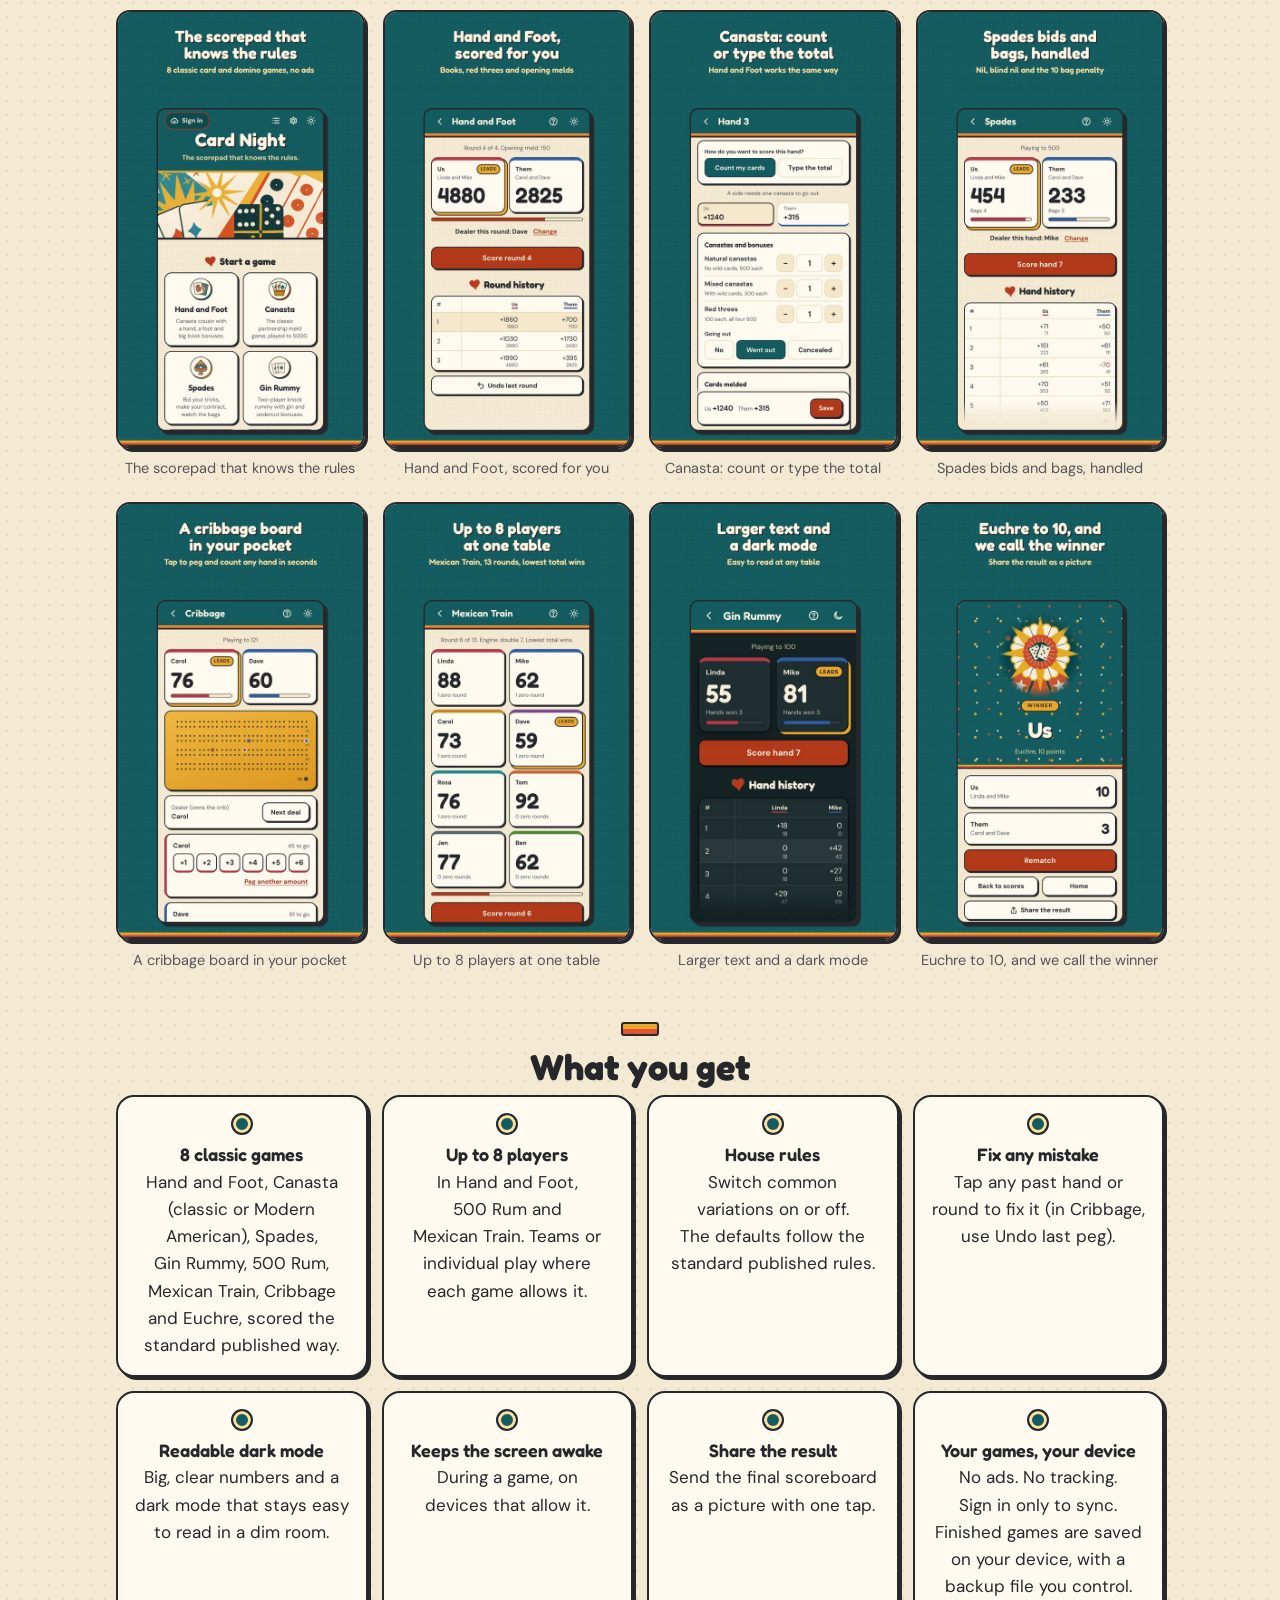
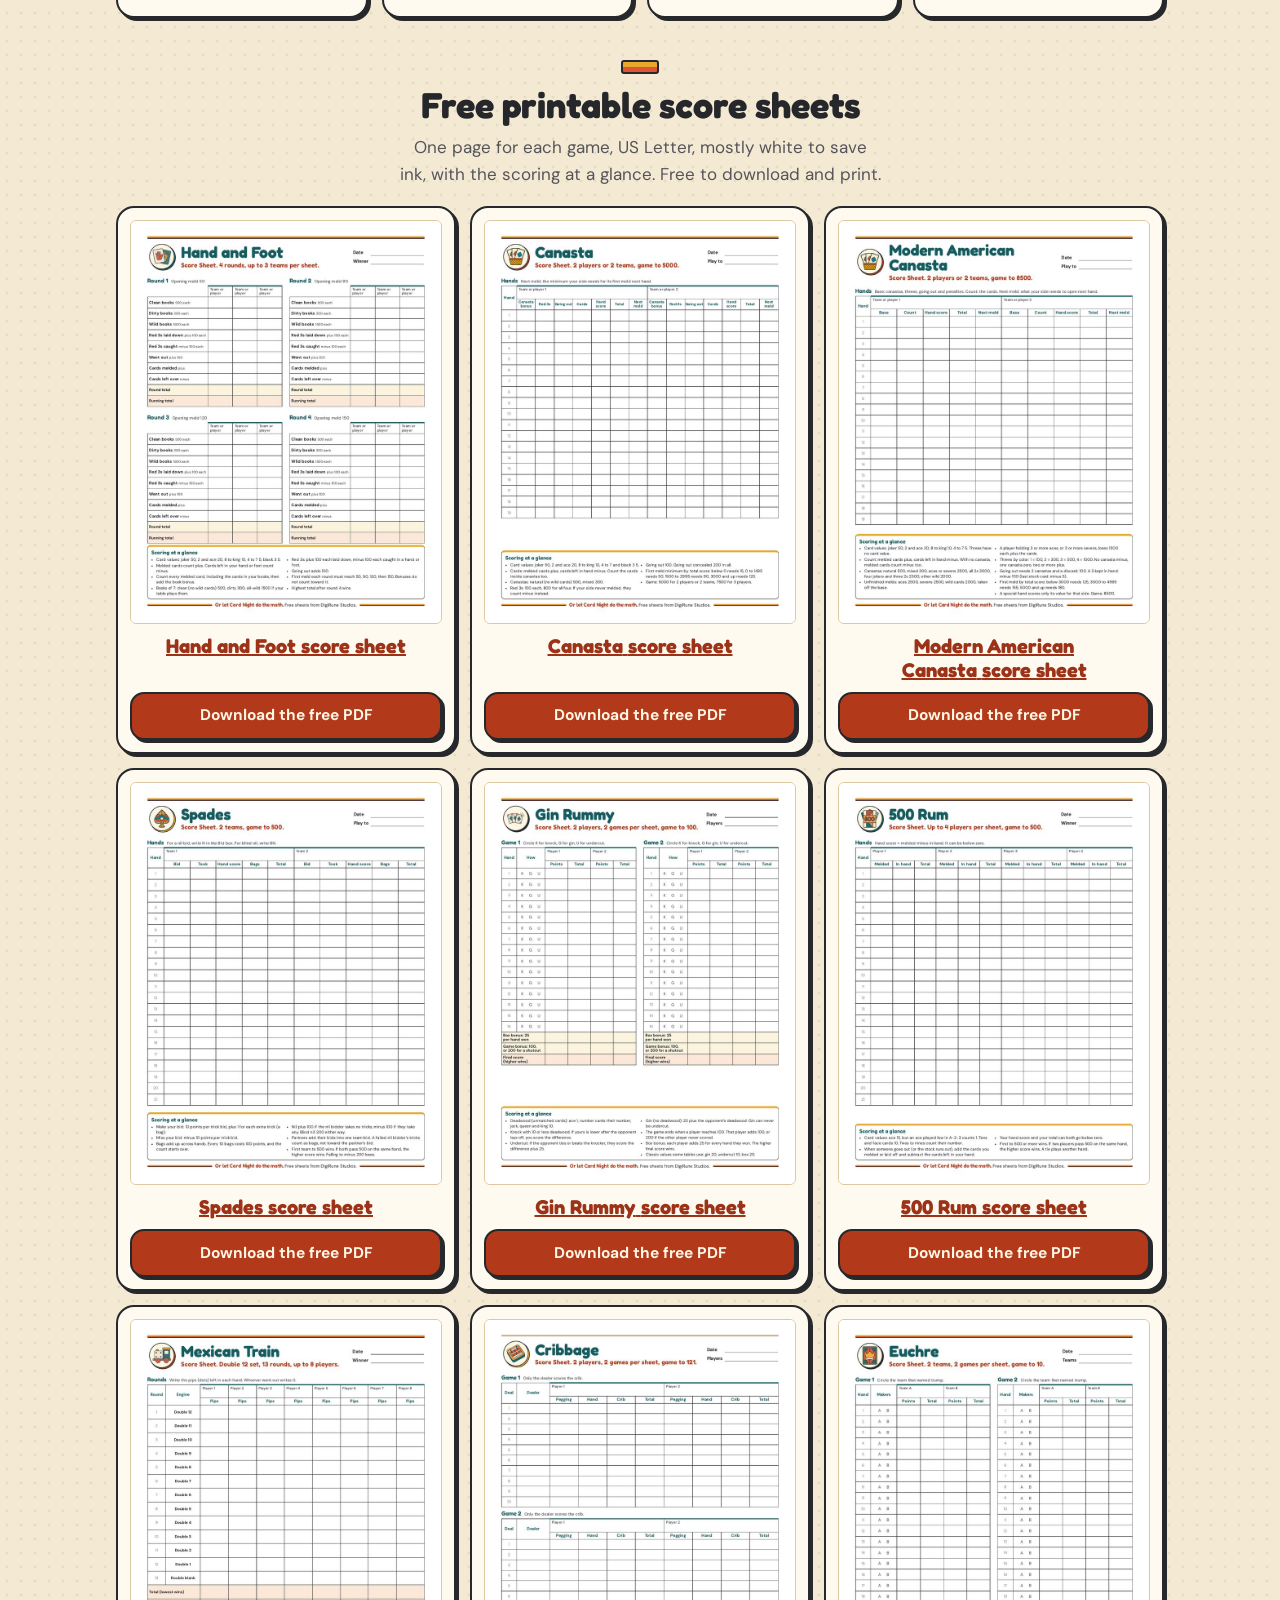
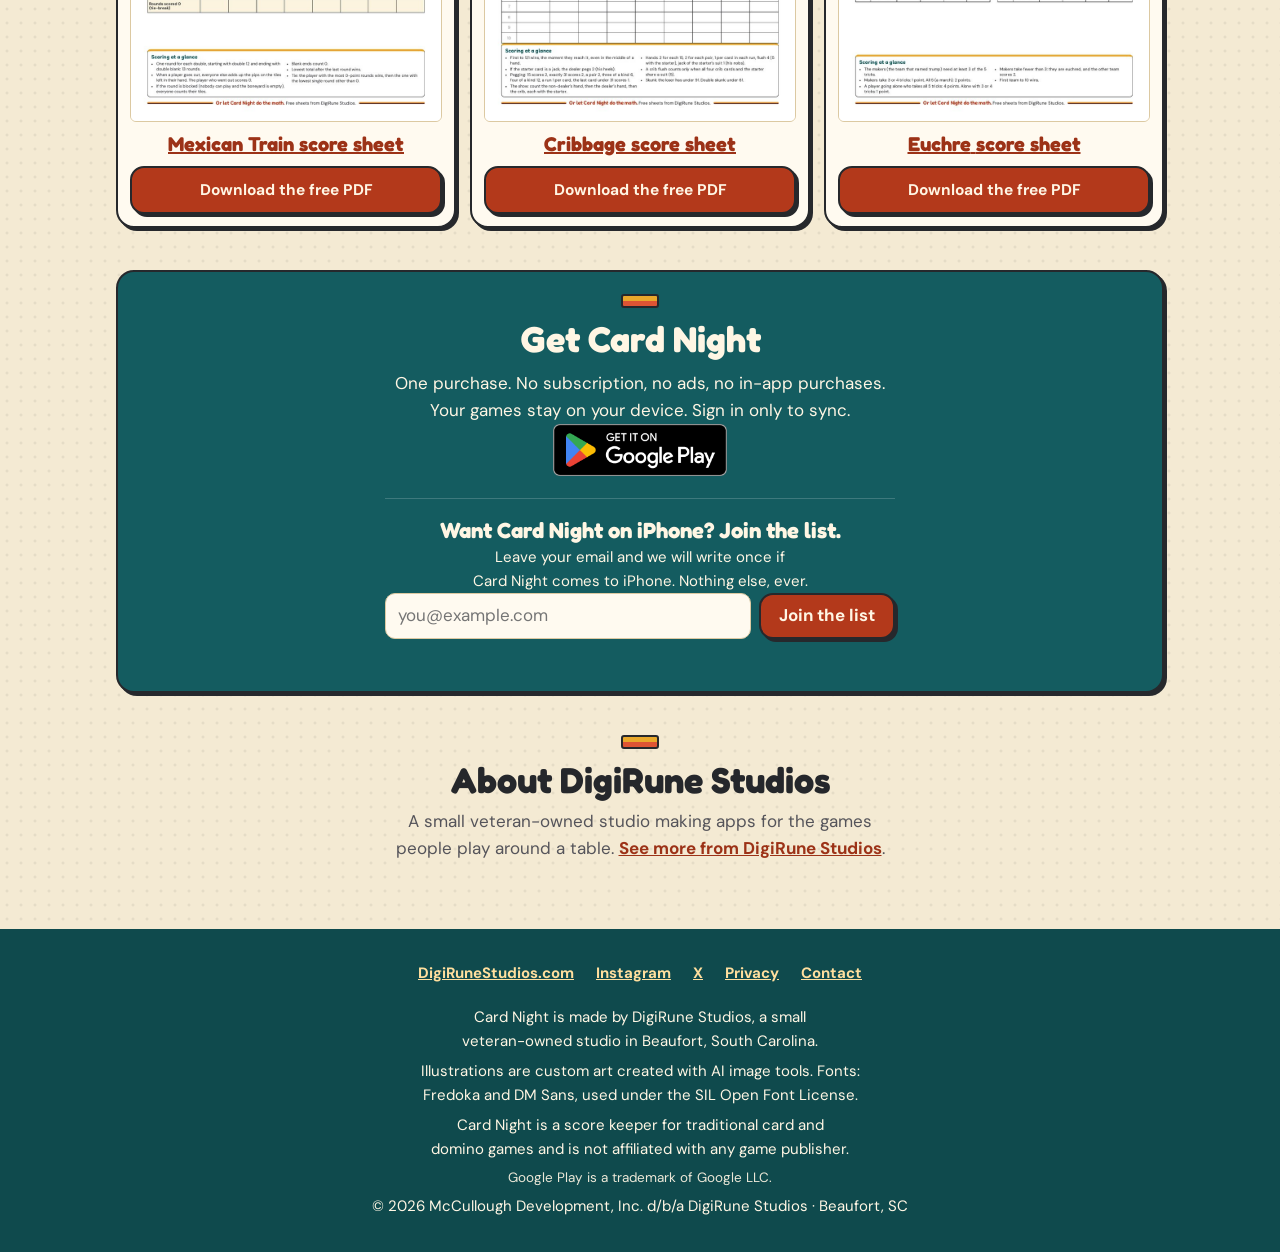
==== commit 73752d35: "Card Night website: Google Play launch (Play badges, Get the app, iPhone list sign-up, GoatCounter o" ====
--- a/about.html
+++ b/about.html
@@ -1 +1,4 @@
-<!doctype html><html lang="en"><head><meta charset="utf-8"><title>Card Night: Score Keeper</title><link rel="canonical" href="https://cardnight.digirunestudios.com/"><meta name="robots" content="noindex, follow"><meta http-equiv="refresh" content="0; url=./"><script>location.replace('./'+location.hash)</script></head><body><a href="./">Card&nbsp;Night: Score&nbsp;Keeper</a></body></html>
+<!doctype html><html lang="en"><head><meta charset="utf-8"><title>Card Night: Score Keeper</title><link rel="canonical" href="https://cardnight.digirunestudios.com/"><meta name="robots" content="noindex, follow"><meta http-equiv="refresh" content="0; url=./"><script>location.replace('./'+location.hash)</script></head><body><a href="./">Card&nbsp;Night: Score&nbsp;Keeper</a><script>window.goatcounter={path:function(p){return location.host+p}}</script>
+<!-- GoatCounter: privacy-friendly visit counting, no cookies -->
+<script data-goatcounter="https://digirune.goatcounter.com/count" async src="//gc.zgo.at/count.js"></script>
+</body></html>
